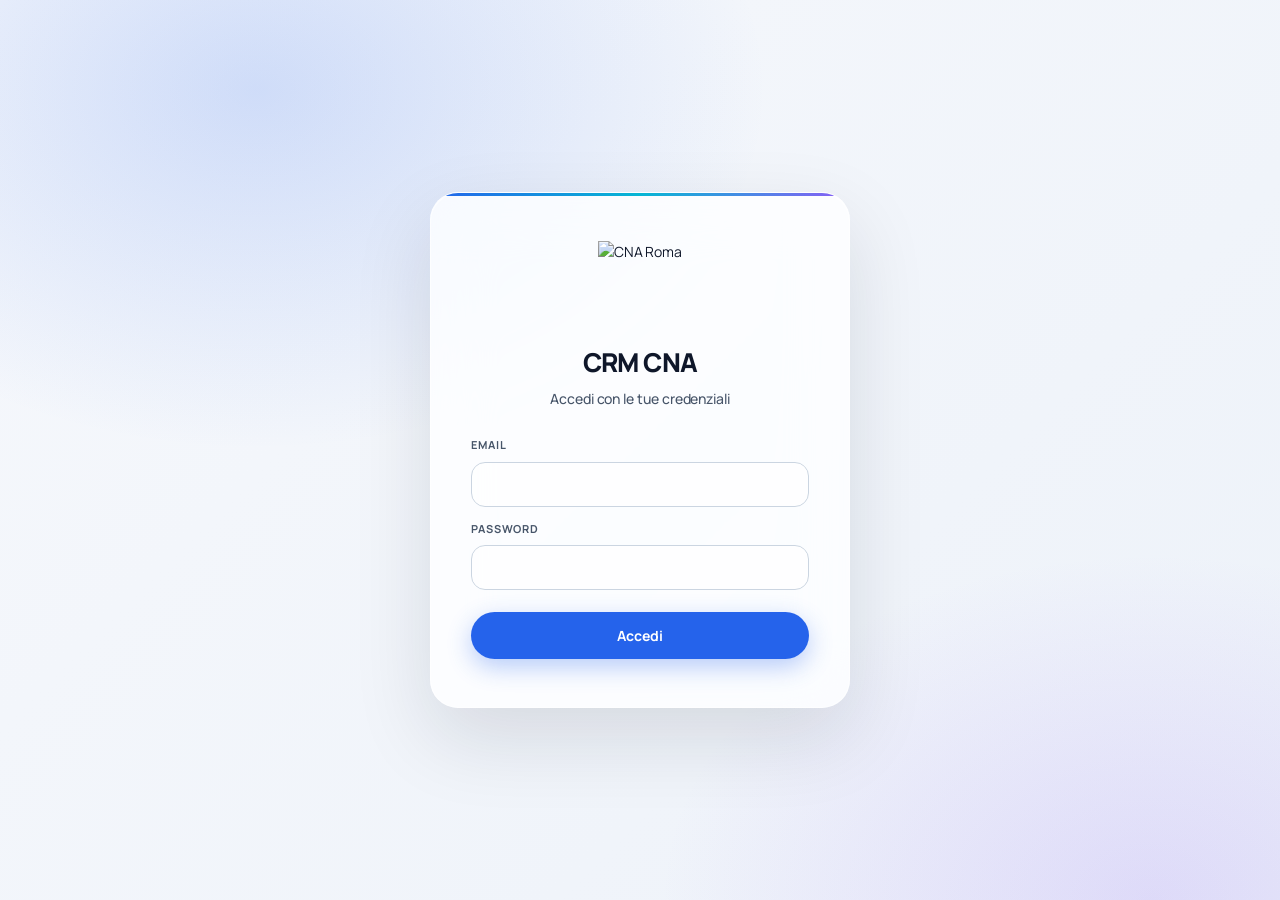
==== dashboard.html @ 27ae7093 "🔥 FIX FINALE: Dashboard con tutto inline - GARANTITO FUNZIONANTE" ====
<!DOCTYPE html>
<html lang="it">
<head>
  <meta charset="UTF-8">
  <meta name="viewport" content="width=device-width, initial-scale=1.0">
  <title>CRM CNA - Dashboard</title>
  <link rel="stylesheet" href="css/main.css">
  <script>
  // Inline config per evitare problemi di caricamento
  const SUPABASE_URL = 'https://ohahuqlfzqckaevaffbt.supabase.co';
  const SUPABASE_KEY = 'eyJhbGciOiJIUzI1NiIsInR5cCI6IkpXVCJ9.eyJpc3MiOiJzdXBhYmFzZSIsInJlZiI6Im9oYWh1cWxmenFja2FldmFmZmJ0Iiwicm9sZSI6ImFub24iLCJpYXQiOjE3NzQxODI4NzQsImV4cCI6MjA4OTc1ODg3NH0.MG1N3UUIfISDAi_ArFjxN6ZlHJfk5D77vSeE7qZr020';
  </script>
</head>
<body>
  <div id="loading-overlay" style="display:none">
    <div class="spinner"></div>
    <div class="loading-msg">Caricamento...</div>
  </div>

  <div id="app">
    <!-- Header -->
    <header>
      <div class="header-left">
        <img src="https://www.cnaroma.it/wp-content/uploads/2024/01/logo-cna-roma.png" alt="CNA Roma" class="logo-img">
        <h1 class="header-title">CRM CNA</h1>
      </div>
      <div class="header-right-wrap">
        <div class="user-chip">
          <span id="user-name"></span>
          <div class="user-dot"></div>
        </div>
        <button class="btn btn-logout" onclick="Auth.logout()">Esci</button>
      </div>
    </header>

    <!-- Tabs -->
    <div class="tabs-bar">
      <button class="tab-btn active" onclick="navigateTo('dashboard.html')">
        📊 Dashboard
      </button>
      <button class="tab-btn" onclick="navigateTo('pages/statistiche.html')">
        📈 Statistiche
      </button>
      <button class="tab-btn" onclick="navigateTo('pages/commerciali.html')" id="tab-commerciali" style="display:none">
        👥 Gestione Commerciali
      </button>
      <button class="tab-btn" onclick="navigateTo('pages/provvigioni.html')" id="tab-provvigioni" style="display:none">
        💰 Gestione Provvigioni
      </button>
      <button class="tab-btn" onclick="navigateTo('pages/tipi-contratto.html')" id="tab-tipi" style="display:none">
        📋 Tipi Contratto
      </button>
      <button class="tab-btn" onclick="navigateTo('pages/campagne.html')">
        🎯 Campagne
      </button>
    </div>

    <!-- Main Content -->
    <div class="page active">
      
      <!-- Filters -->
      <div class="filters-bar">
        <div class="filter-group">
          <label>TIPO CONTRATTO</label>
          <select class="form-input" id="filter-tipo" onchange="loadContratti()">
            <option value="">Tutti</option>
          </select>
        </div>
        <div class="filter-group">
          <label>STATO</label>
          <select class="form-input" id="filter-stato" onchange="loadContratti()">
            <option value="">Tutti</option>
            <option value="firmato">Firmato</option>
            <option value="in_attesa">In attesa</option>
          </select>
        </div>
        <div class="filter-group" id="filter-utente-group" style="display:none">
          <label>UTENTE</label>
          <select class="form-input" id="filter-utente" onchange="loadContratti()">
            <option value="">Tutti</option>
          </select>
        </div>
        <div class="filter-actions">
          <button class="btn btn-secondary" onclick="resetFilters()">✕ Reset</button>
        </div>
      </div>

      <!-- KPIs -->
      <div class="kpi-strip">
        <div class="kpi-card c1">
          <div class="kpi-label">Contratti Totali</div>
          <div class="kpi-value" id="kpi-totali">0</div>
          <div class="kpi-sub">Tutti i contratti</div>
        </div>
        <div class="kpi-card c2">
          <div class="kpi-label">Contratti Firmati</div>
          <div class="kpi-value" id="kpi-firmati">0</div>
          <div class="kpi-sub">Stato: firmato</div>
        </div>
        <div class="kpi-card c3">
          <div class="kpi-label">In Attesa</div>
          <div class="kpi-value" id="kpi-attesa">0</div>
          <div class="kpi-sub">Da firmare</div>
        </div>
        <div class="kpi-card c4">
          <div class="kpi-label">Mese Corrente</div>
          <div class="kpi-value" id="kpi-mese">0</div>
          <div class="kpi-sub">Questo mese</div>
        </div>
      </div>

      <!-- Table -->
      <div class="table-card">
        <div class="table-card-header">
          <h3>📄 Tutti i Contratti da Signature</h3>
          <span id="badge-count">0 contratti</span>
        </div>
        <div class="table-wrap">
          <table class="data-table">
            <thead>
              <tr>
                <th>Ragione Sociale</th>
                <th>Nome</th>
                <th>Tipo Contratto</th>
                <th>Data Creazione</th>
                <th>Creato Da</th>
                <th>Stato</th>
              </tr>
            </thead>
            <tbody id="table-contratti">
              <tr><td colspan="6" style="text-align:center;padding:40px">Caricamento...</td></tr>
            </tbody>
          </table>
        </div>
      </div>

    </div>
  </div>

  <script>
    // Auth inline
    const session = localStorage.getItem('cna_crm_session');
    if (!session) {
      window.location.href = 'index.html';
      throw new Error('Not authenticated');
    }
    
    const currentUser = JSON.parse(session);
    document.getElementById('user-name').textContent = `${currentUser.nome} ${currentUser.cognome} (${currentUser.ruolo})`;

    if (currentUser.ruolo === 'admin' || currentUser.ruolo === 'supervisore') {
      document.getElementById('tab-commerciali').style.display = 'block';
      document.getElementById('tab-provvigioni').style.display = 'block';
    }
    if (currentUser.ruolo === 'admin') {
      document.getElementById('tab-tipi').style.display = 'block';
      document.getElementById('filter-utente-group').style.display = 'block';
    }

    function navigateTo(url) {
      window.location.href = url;
    }

    let allContratti = [];
    let allUsers = [];

    async function init() {
      try {
        // Load users
        const usersRes = await fetch(`${SUPABASE_URL}/rest/v1/cna_users?select=id,nome,cognome&attivo=eq.true&order=nome`, {
          headers: { 'apikey': SUPABASE_KEY, 'Authorization': `Bearer ${SUPABASE_KEY}` }
        });
        allUsers = await usersRes.json();
        
        if (currentUser.ruolo === 'admin') {
          const userSelect = document.getElementById('filter-utente');
          userSelect.innerHTML = '<option value="">Tutti</option>' +
            allUsers.map(u => `<option value="${u.id}">${u.nome} ${u.cognome}</option>`).join('');
        }

        // Load contract types
        const typesRes = await fetch(`${SUPABASE_URL}/rest/v1/contract_types?select=nome&order=nome`, {
          headers: { 'apikey': SUPABASE_KEY, 'Authorization': `Bearer ${SUPABASE_KEY}` }
        });
        const types = await typesRes.json();
        const typeSelect = document.getElementById('filter-tipo');
        typeSelect.innerHTML = '<option value="">Tutti</option>' +
          types.map(t => `<option value="${t.nome}">${t.nome}</option>`).join('');

        await loadContratti();
      } catch (error) {
        alert('Errore: ' + error.message);
      }
    }

    async function loadContratti() {
      try {
        let query = 'contratti?select=*&order=created_at.desc';
        if (currentUser.ruolo !== 'admin') {
          query += `&created_by=eq.${currentUser.id}`;
        }

        const res = await fetch(`${SUPABASE_URL}/rest/v1/${query}`, {
          headers: { 'apikey': SUPABASE_KEY, 'Authorization': `Bearer ${SUPABASE_KEY}` }
        });
        
        allContratti = await res.json();

        // Apply filters
        let filtered = allContratti;
        const filterTipo = document.getElementById('filter-tipo').value;
        if (filterTipo) filtered = filtered.filter(c => c.tipo_contratto === filterTipo);
        
        const filterStato = document.getElementById('filter-stato').value;
        if (filterStato) filtered = filtered.filter(c => c.stato === filterStato);
        
        if (currentUser.ruolo === 'admin') {
          const filterUtente = document.getElementById('filter-utente').value;
          if (filterUtente) filtered = filtered.filter(c => c.created_by === filterUtente);
        }

        // Update stats
        document.getElementById('kpi-totali').textContent = filtered.length;
        document.getElementById('kpi-firmati').textContent = filtered.filter(c => c.stato === 'firmato').length;
        document.getElementById('kpi-attesa').textContent = filtered.filter(c => c.stato !== 'firmato').length;
        
        const thisMonth = new Date();
        thisMonth.setDate(1);
        thisMonth.setHours(0,0,0,0);
        document.getElementById('kpi-mese').textContent = filtered.filter(c => new Date(c.created_at) >= thisMonth).length;
        document.getElementById('badge-count').textContent = `${filtered.length} contratti`;

        // Update table
        const tbody = document.getElementById('table-contratti');
        if (filtered.length === 0) {
          tbody.innerHTML = '<tr><td colspan="6" style="text-align:center;padding:40px">Nessun contratto trovato</td></tr>';
        } else {
          tbody.innerHTML = filtered.map(c => {
            const user = allUsers.find(u => u.id === c.created_by);
            const userName = user ? `${user.nome} ${user.cognome}` : '-';
            const date = c.created_at ? new Date(c.created_at).toLocaleDateString('it-IT') : '-';
            
            return `
              <tr>
                <td><strong>${c.ragione_sociale || '-'}</strong></td>
                <td>${c.nome || ''} ${c.cognome || ''}</td>
                <td><span class="badge">${c.tipo_contratto || 'modulo adesione'}</span></td>
                <td>${date}</td>
                <td>${userName}</td>
                <td><span class="badge ${c.stato === 'firmato' ? 'success' : 'warning'}">${c.stato || 'in attesa'}</span></td>
              </tr>
            `;
          }).join('');
        }
      } catch (error) {
        alert('Errore caricamento: ' + error.message);
        document.getElementById('table-contratti').innerHTML = '<tr><td colspan="6" style="text-align:center;padding:40px;color:#EF4444">Errore caricamento contratti</td></tr>';
      }
    }

    function resetFilters() {
      document.getElementById('filter-tipo').value = '';
      document.getElementById('filter-stato').value = '';
      if (currentUser.ruolo === 'admin') {
        document.getElementById('filter-utente').value = '';
      }
      loadContratti();
    }

    init();
  </script>
    
    // Set user name
    document.getElementById('user-name').textContent = 
      `${currentUser.nome} ${currentUser.cognome} (${currentUser.ruolo})`;

    // Show admin tabs
    if (Auth.isAdmin() || Auth.isSupervisore()) {
      document.getElementById('tab-commerciali').style.display = 'block';
      document.getElementById('tab-provvigioni').style.display = 'block';
    }
    if (Auth.isAdmin()) {
      document.getElementById('tab-tipi').style.display = 'block';
      document.getElementById('filter-utente-group').style.display = 'block';
    }

    function navigateTo(url) {
      window.location.href = url;
    }

    let allContratti = [];
    let allUsers = [];

    async function init() {
      showLoading('Caricamento dati...');
      try {
        // Load users for filter
        allUsers = await sb('cna_users?select=id,nome,cognome&attivo=eq.true&order=nome');
        
        if (Auth.isAdmin()) {
          const userSelect = document.getElementById('filter-utente');
          userSelect.innerHTML = '<option value="">Tutti</option>' +
            allUsers.map(u => `<option value="${u.id}">${u.nome} ${u.cognome}</option>`).join('');
        }

        // Load contract types
        const types = await sb('contract_types?select=nome&order=nome');
        const typeSelect = document.getElementById('filter-tipo');
        typeSelect.innerHTML = '<option value="">Tutti</option>' +
          types.map(t => `<option value="${t.nome}">${t.nome}</option>`).join('');

        // Load contratti
        await loadContratti();
        
      } catch (error) {
        console.error('Error:', error);
        alert('Errore nel caricamento dei dati');
      } finally {
        hideLoading();
      }
    }

    async function loadContratti() {
      showLoading('Caricamento contratti...');
      try {
        let query = 'contratti?select=*&order=created_at.desc';
        
        // Filter by user if not admin
        if (!Auth.isAdmin()) {
          query += `&created_by=eq.${currentUser.id}`;
        }

        allContratti = await sb(query);

        // Apply filters
        let filtered = allContratti;

        const filterTipo = document.getElementById('filter-tipo').value;
        if (filterTipo) {
          filtered = filtered.filter(c => c.tipo_contratto === filterTipo);
        }

        const filterStato = document.getElementById('filter-stato').value;
        if (filterStato) {
          filtered = filtered.filter(c => c.stato === filterStato);
        }

        if (Auth.isAdmin()) {
          const filterUtente = document.getElementById('filter-utente').value;
          if (filterUtente) {
            filtered = filtered.filter(c => c.created_by === filterUtente);
          }
        }

        // Update KPIs
        document.getElementById('kpi-totali').textContent = filtered.length;
        document.getElementById('kpi-firmati').textContent = 
          filtered.filter(c => c.stato === 'firmato').length;
        document.getElementById('kpi-attesa').textContent = 
          filtered.filter(c => c.stato !== 'firmato').length;
        
        const thisMonth = new Date();
        thisMonth.setDate(1);
        thisMonth.setHours(0,0,0,0);
        document.getElementById('kpi-mese').textContent = 
          filtered.filter(c => new Date(c.created_at) >= thisMonth).length;

        document.getElementById('badge-count').textContent = `${filtered.length} contratti`;

        // Update table
        const tbody = document.getElementById('table-contratti');
        if (filtered.length === 0) {
          tbody.innerHTML = '<tr><td colspan="6" style="text-align:center;padding:40px">Nessun contratto trovato</td></tr>';
        } else {
          tbody.innerHTML = filtered.map(c => {
            const user = allUsers.find(u => u.id === c.created_by);
            const userName = user ? `${user.nome} ${user.cognome}` : '-';
            
            return `
              <tr>
                <td><strong>${c.ragione_sociale || '-'}</strong></td>
                <td>${c.nome || ''} ${c.cognome || ''}</td>
                <td><span class="badge">${c.tipo_contratto || 'modulo adesione'}</span></td>
                <td>${formatDate(c.created_at)}</td>
                <td>${userName}</td>
                <td><span class="badge ${c.stato === 'firmato' ? 'success' : 'warning'}">${c.stato || 'in attesa'}</span></td>
              </tr>
            `;
          }).join('');
        }

      } catch (error) {
        console.error('Error loading contratti:', error);
        document.getElementById('table-contratti').innerHTML = 
          '<tr><td colspan="6" style="text-align:center;padding:40px;color:var(--danger)">Errore caricamento contratti</td></tr>';
      } finally {
        hideLoading();
      }
    }

    function resetFilters() {
      document.getElementById('filter-tipo').value = '';
      document.getElementById('filter-stato').value = '';
      if (Auth.isAdmin()) {
        document.getElementById('filter-utente').value = '';
      }
      loadContratti();
    }

    init();
  </script>
</body>
</html>
<!-- Force rebuild Thu May  7 06:40:29 UTC 2026 -->
---- css/main.css ----
/* ══════════════════════════════════════════════════════════════
   CNA ROMA DASHBOARD — v98 "Luminous Workspace"
   Aesthetic: frosted glass, soft shadows, pill shapes,
              luminous canvas, agile & frictionless.
   Drop-in replacement for main.css — no HTML changes required.
══════════════════════════════════════════════════════════════ */
@import url('https://fonts.googleapis.com/css2?family=Manrope:wght@400;500;600;700;800&family=Inter:wght@400;500;600;700&display=swap');

:root{
  /* ── Brand ─────────────────────────────────────── */
  --primary:#2563EB;
  --primary-dark:#1D4ED8;
  --primary-light:#3B82F6;
  --primary-glow:rgba(37,99,235,.18);

  /* Accent secondari (usati per categorie/badge) */
  --accent:#EC4899;
  --accent-dark:#DB2777;
  --accent-light:#F472B6;
  --success:#10B981;
  --success-light:#34D399;
  --warning:#F59E0B;
  --warning-light:#FBBF24;
  --danger:#EF4444;
  --danger-light:#F87171;
  --info:#06B6D4;
  --info-light:#22D3EE;
  --purple:#8B5CF6;
  --purple-light:#A78BFA;
  --orange:#F97316;
  --orange-light:#FB923C;

  /* ── Canvas (slate-based, frosted) ─────────────── */
  --bg:#F6F8FC;            /* slate-100 */
  --bg2:#EDF2F9;           /* slate-200 */
  --surface:#FFFFFF;
  --surface2:#F8FAFC;      /* slate-50 */
  --surface3:#F1F5F9;
  --surface-glass:rgba(255,255,255,.72);

  /* ── Borders / strokes ─────────────────────────── */
  --border:rgba(226,232,240,.9);     /* slate-200 */
  --border-strong:#CBD5E1;           /* slate-300 */
  --border-soft:rgba(15,23,42,.06);

  /* ── Text (slate ramp) ─────────────────────────── */
  --text:#0F172A;                    /* slate-900 */
  --text-secondary:#475569;          /* slate-600 */
  --text-tertiary:#94A3B8;           /* slate-400 */
  --text-hint:#CBD5E1;               /* slate-300 */

  /* ── Typography ────────────────────────────────── */
  --font-display:'Manrope', -apple-system, BlinkMacSystemFont, 'Segoe UI', sans-serif;
  --font-body:'Manrope', -apple-system, BlinkMacSystemFont, 'Segoe UI', sans-serif;
  --font-mono:'SF Mono', 'JetBrains Mono', Menlo, Consolas, monospace;

  /* ── Shadows soft & dimensional ────────────────── */
  --shadow-xs:0 1px 2px rgba(15,23,42,.04);
  --shadow-sm:0 2px 8px rgba(15,23,42,.04);
  --shadow-md:0 8px 24px rgba(15,23,42,.06);
  --shadow-lg:0 16px 40px rgba(15,23,42,.08);
  --shadow-xl:0 24px 60px rgba(15,23,42,.12);
  --shadow-color:0 8px 24px rgba(37,99,235,.22);
  --shadow-glass:0 1px 3px rgba(15,23,42,.02), 0 8px 30px rgba(15,23,42,.04);
  --shadow-pill:0 2px 12px rgba(15,23,42,.04);

  /* ── Gradients (più sobri) ─────────────────────── */
  --grad-primary:linear-gradient(135deg,#2563EB 0%,#3B82F6 100%);
  --grad-accent:linear-gradient(135deg,#EC4899 0%,#F472B6 100%);
  --grad-success:linear-gradient(135deg,#10B981 0%,#34D399 100%);
  --grad-warning:linear-gradient(135deg,#F59E0B 0%,#FBBF24 100%);
  --grad-info:linear-gradient(135deg,#06B6D4 0%,#22D3EE 100%);
  --grad-purple:linear-gradient(135deg,#8B5CF6 0%,#A78BFA 100%);
  --grad-orange:linear-gradient(135deg,#F97316 0%,#FB923C 100%);
  --grad-rainbow:linear-gradient(135deg,#2563EB 0%,#06B6D4 50%,#8B5CF6 100%);
  --grad-ocean:linear-gradient(135deg,#2563EB 0%,#1D4ED8 100%);

  /* ── Spacing & radius (più rotondo) ────────────── */
  --radius-sm:10px;
  --radius-md:14px;
  --radius-lg:20px;
  --radius-xl:24px;
  --radius-2xl:28px;
  --radius-pill:999px;
  --space-xs:4px;--space-sm:8px;--space-md:16px;--space-lg:24px;--space-xl:32px;--space-2xl:48px;

  /* Header */
  --header-h:72px;

  /* Transitions */
  --transition:all .25s cubic-bezier(0.4,0,0.2,1);
  --transition-slow:all .4s cubic-bezier(0.4,0,0.2,1);
}

/* ── Dark Mode ─────────────────────────────────── */
body.dark-mode{
  --bg:#0B1220;
  --bg2:#0F172A;
  --surface:#111A2E;
  --surface2:#162038;
  --surface3:#1E2A45;
  --surface-glass:rgba(17,26,46,.72);
  --border:rgba(51,65,85,.6);
  --border-strong:#334155;
  --border-soft:rgba(255,255,255,.05);
  --text:#F8FAFC;
  --text-secondary:#CBD5E1;
  --text-tertiary:#94A3B8;
  --text-hint:#475569;
  --shadow-glass:0 1px 3px rgba(0,0,0,.4),0 8px 30px rgba(0,0,0,.3);
}
body.dark-mode header{background:linear-gradient(135deg,#0B1220 0%,#0F172A 100%);}

/* ── Alias retro-compatibili (per non rompere markup esistente) ─ */
:root{
  --blue:var(--primary);
  --blue-dim:var(--primary-dark);
  --blue-glow:var(--primary-glow);
  --accent2:var(--info);
  --accent3:var(--purple);
  --green:var(--success);
  --red:var(--danger);
  --text-sub:var(--text-secondary);
  --text-dim:var(--text-tertiary);
  --white:#ffffff;
  --grad-blue:var(--grad-primary);
  --grad-head:var(--grad-primary);
  --grad-kpi1:var(--grad-primary);
  --grad-kpi2:var(--grad-orange);
  --grad-kpi3:var(--grad-success);
  --grad-kpi4:var(--grad-accent);
  --grad-sunset:linear-gradient(135deg,#F97316 0%,#EC4899 100%);
  --shadow-glow:var(--shadow-md);
  --radius:var(--radius-lg);
  --radius-xs:var(--radius-sm);
  --font:var(--font-body);
  --border2:var(--border-strong);
  --gray-100:var(--border);
  --gray-400:var(--text-tertiary);
}

/* ════════════ RESET ════════════ */
*{box-sizing:border-box;margin:0;padding:0;}
html{color-scheme:light;}
body.dark-mode{color-scheme:dark;}
body{
  font-family:var(--font-body);
  background:var(--bg);
  color:var(--text);
  min-height:100vh;
  font-size:14px;
  line-height:1.5;
  letter-spacing:-0.005em;
  -webkit-font-smoothing:antialiased;
  -moz-osx-font-smoothing:grayscale;
}
/* Soft luminous background blobs */
body::before{
  content:'';position:fixed;inset:0;pointer-events:none;z-index:0;
  background:
    radial-gradient(ellipse 70% 50% at 8% 0%, rgba(37,99,235,.10) 0%, transparent 60%),
    radial-gradient(ellipse 60% 50% at 100% 100%, rgba(139,92,246,.07) 0%, transparent 60%),
    radial-gradient(ellipse 50% 40% at 50% 50%, rgba(6,182,212,.04) 0%, transparent 60%);
}
#app,#login-page{position:relative;z-index:1;}
h1,h2,h3,h4,h5,h6{font-family:var(--font-display);font-weight:700;letter-spacing:-0.02em;}

/* ════════════ LOADING ════════════ */
#loading-overlay{
  position:fixed;inset:0;background:rgba(241,245,249,.7);z-index:9000;
  display:none;flex-direction:column;align-items:center;justify-content:center;gap:14px;
  backdrop-filter:blur(12px);-webkit-backdrop-filter:blur(12px);
}
.spinner{width:40px;height:40px;border:3px solid rgba(37,99,235,.12);border-top-color:var(--primary);border-radius:50%;animation:spin .65s linear infinite;}
@keyframes spin{to{transform:rotate(360deg);}}
.loading-msg{font-size:11px;font-weight:700;color:var(--text-secondary);letter-spacing:.08em;text-transform:uppercase;}

/* ════════════ LOGIN ════════════ */
#login-page{
  display:flex;min-height:100vh;align-items:center;justify-content:center;padding:20px;
  background:
    radial-gradient(ellipse 80% 80% at 20% 10%, rgba(37,99,235,.18) 0%, transparent 50%),
    radial-gradient(ellipse 70% 70% at 90% 100%, rgba(139,92,246,.16) 0%, transparent 55%),
    linear-gradient(135deg,#F6F8FC 0%,#EDF2F9 100%);
  position:relative;overflow:hidden;
}
.login-card{
  background:rgba(255,255,255,.78);
  backdrop-filter:blur(28px) saturate(180%);
  -webkit-backdrop-filter:blur(28px) saturate(180%);
  border-radius:var(--radius-2xl);
  padding:48px 40px;width:100%;max-width:420px;
  box-shadow:0 30px 80px rgba(15,23,42,.12), 0 1px 0 rgba(255,255,255,.8) inset;
  border:1px solid rgba(255,255,255,.6);
  position:relative;z-index:1;overflow:hidden;
}
.login-card::before{content:'';position:absolute;top:0;left:0;right:0;height:3px;background:var(--grad-rainbow);}
.login-logo{text-align:center;margin-bottom:24px;display:flex;justify-content:center;align-items:center;}
.login-logo img{height:78px;width:auto;}
.login-title{
  font-family:var(--font-display);font-size:26px;font-weight:800;text-align:center;
  margin-bottom:6px;color:var(--text);letter-spacing:-0.025em;
}
.login-sub{font-size:14px;color:var(--text-secondary);text-align:center;margin-bottom:28px;font-weight:500;}
.form-group{margin-bottom:14px;}
.form-group label{display:block;font-size:11px;font-weight:700;color:var(--text-secondary);text-transform:uppercase;letter-spacing:.08em;margin-bottom:8px;}
.form-input{
  width:100%;padding:12px 16px;border:1.5px solid var(--border-strong);
  border-radius:var(--radius-md);font-family:var(--font-body);font-size:14px;font-weight:500;
  color:var(--text);background:rgba(255,255,255,.6);outline:none;transition:var(--transition);
}
.form-input:focus{border-color:var(--primary);background:#fff;box-shadow:0 0 0 4px var(--primary-glow);}
.form-input::placeholder{color:var(--text-hint);}
.login-error{color:var(--danger);font-size:13px;margin-bottom:12px;background:rgba(239,68,68,.08);border:1px solid rgba(239,68,68,.22);padding:10px 14px;border-radius:var(--radius-sm);display:none;font-weight:500;}
.btn-login{
  width:100%;padding:14px;background:var(--primary);color:#fff;border:none;
  border-radius:var(--radius-pill);font-family:var(--font-body);font-size:14px;font-weight:700;
  cursor:pointer;transition:var(--transition);margin-top:8px;
  box-shadow:0 8px 24px rgba(37,99,235,.32);letter-spacing:.01em;
}
.btn-login:hover{background:var(--primary-dark);transform:translateY(-1px);box-shadow:0 14px 32px rgba(37,99,235,.4);}
.btn-login:disabled{opacity:.55;transform:none;cursor:not-allowed;}

/* ════════════ APP ════════════ */
#app{display:none;}

/* ════════════ HEADER (frosted glass, light) ════════════ */
header{
  background:rgba(255,255,255,.72);
  backdrop-filter:blur(20px) saturate(180%);
  -webkit-backdrop-filter:blur(20px) saturate(180%);
  padding:0 32px;height:var(--header-h);
  display:flex;align-items:center;justify-content:space-between;
  position:sticky;top:0;z-index:200;
  border-bottom:1px solid rgba(255,255,255,.5);
  box-shadow:0 1px 3px rgba(15,23,42,.04), 0 8px 24px rgba(15,23,42,.03);
}
body.dark-mode header{
  background:rgba(17,26,46,.7);
  border-bottom:1px solid rgba(255,255,255,.06);
}
.header-left{display:flex;align-items:center;gap:18px;flex-shrink:0;}
.logo-img{height:42px;width:auto;object-fit:contain;flex-shrink:0;}
.logo-fallback{display:none;background:var(--primary);color:#fff;font-weight:800;font-size:13px;padding:6px 12px;border-radius:var(--radius-sm);flex-shrink:0;letter-spacing:.02em;}
.header-title{
  font-size:17px;font-weight:600;letter-spacing:-0.015em;
  white-space:nowrap;color:var(--text);font-family:var(--font-display);
  padding-left:18px;border-left:1px solid var(--border);
}
.header-right-wrap{display:flex;align-items:center;gap:8px;flex-shrink:0;}
.header-divider{width:1px;height:24px;background:var(--border);flex-shrink:0;margin:0 4px;}

/* User chip — pill */
.user-chip{
  display:flex;align-items:center;gap:8px;padding:5px 14px 5px 5px;
  background:rgba(255,255,255,.6);border:1px solid var(--border);
  border-radius:var(--radius-pill);font-size:13px;font-weight:600;color:var(--text);
  white-space:nowrap;box-shadow:var(--shadow-pill);transition:var(--transition);
}
.user-chip:hover{background:#fff;border-color:var(--border-strong);transform:translateY(-1px);box-shadow:var(--shadow-md);}
body.dark-mode .user-chip{background:rgba(30,42,69,.6);}
.user-dot{width:7px;height:7px;border-radius:50%;background:var(--success);flex-shrink:0;box-shadow:0 0 8px var(--success);}

/* ── HAMBURGER ── */
.hamburger{
  display:none;flex-direction:column;justify-content:center;gap:5px;
  width:38px;height:38px;padding:8px;
  background:rgba(255,255,255,.7);border:1px solid var(--border);
  border-radius:var(--radius-md);cursor:pointer;flex-shrink:0;
}
.hamburger span{display:block;height:2px;background:var(--text);border-radius:2px;transition:all .2s;}
.hamburger.open span:nth-child(1){transform:translateY(7px) rotate(45deg);}
.hamburger.open span:nth-child(2){opacity:0;}
.hamburger.open span:nth-child(3){transform:translateY(-7px) rotate(-45deg);}

/* ── MOBILE DRAWER ── */
.mobile-drawer{
  display:none;position:fixed;top:var(--header-h);left:0;right:0;
  background:rgba(255,255,255,.92);backdrop-filter:blur(20px);-webkit-backdrop-filter:blur(20px);
  border-bottom:1px solid var(--border);z-index:199;
  box-shadow:var(--shadow-lg);padding:16px;flex-direction:column;gap:8px;
  animation:slideDown .2s ease;
}
@keyframes slideDown{from{opacity:0;transform:translateY(-8px);}to{opacity:1;transform:translateY(0);}}
.mobile-drawer.open{display:flex;}
.mobile-drawer .btn{width:100%;justify-content:flex-start;}

/* ════════════ BUTTONS ════════════ */
.btn{
  display:inline-flex;align-items:center;gap:7px;
  padding:9px 18px;border-radius:var(--radius-pill);
  font-family:var(--font-body);font-size:13px;font-weight:600;
  cursor:pointer;border:1px solid transparent;transition:var(--transition);
  white-space:nowrap;letter-spacing:.005em;line-height:1;
}
.btn-primary{
  background:var(--primary);color:#fff;
  box-shadow:0 4px 14px rgba(37,99,235,.28);
}
.btn-primary:hover{background:var(--primary-dark);transform:translateY(-1px);box-shadow:0 8px 20px rgba(37,99,235,.36);}
.btn-primary:active{transform:translateY(0);}

.btn-secondary{
  background:rgba(255,255,255,.85);color:var(--text);
  border:1px solid var(--border-strong);box-shadow:var(--shadow-pill);
}
.btn-secondary:hover{background:#fff;border-color:var(--text-tertiary);transform:translateY(-1px);box-shadow:var(--shadow-md);}
body.dark-mode .btn-secondary{background:rgba(30,42,69,.7);color:var(--text);}

.btn-danger{
  background:var(--danger);color:#fff;
  box-shadow:0 4px 14px rgba(239,68,68,.28);
}
.btn-danger:hover{background:#DC2626;transform:translateY(-1px);box-shadow:0 8px 20px rgba(239,68,68,.36);}

.btn-admin{
  background:rgba(139,92,246,.08);color:var(--purple);
  border:1px solid rgba(139,92,246,.25);
}
.btn-admin:hover{background:rgba(139,92,246,.14);border-color:var(--purple);}

.btn-logout{background:rgba(255,255,255,.7);color:var(--text-secondary);border:1px solid var(--border);}
.btn-logout:hover{background:#fff;color:var(--text);border-color:var(--border-strong);}

.btn-info{background:rgba(255,255,255,.7);color:var(--text-secondary);border:1px solid var(--border);}
.btn-info:hover{background:#fff;color:var(--primary);}

/* In header tutti i bottoni mantengono stile light/glass */
header .btn{box-shadow:var(--shadow-pill);}

/* ════════════ TABS ════════════ */
.tabs-bar{
  background:rgba(255,255,255,.6);
  backdrop-filter:blur(20px) saturate(180%);
  -webkit-backdrop-filter:blur(20px) saturate(180%);
  border-bottom:1px solid var(--border);
  padding:10px 32px;display:flex;gap:4px;overflow-x:auto;scrollbar-width:none;
  position:sticky;top:var(--header-h);z-index:100;
}
body.dark-mode .tabs-bar{background:rgba(17,26,46,.6);}
.tabs-bar::-webkit-scrollbar{display:none;}
.tab-btn{
  padding:10px 20px;font-family:var(--font-body);font-size:13px;font-weight:600;
  color:var(--text-secondary);background:transparent;border:none;
  border-radius:var(--radius-pill);cursor:pointer;white-space:nowrap;
  transition:var(--transition);display:inline-flex;align-items:center;gap:8px;
  letter-spacing:0;text-transform:none;position:relative;
}
.tab-btn:hover{color:var(--primary);background:rgba(37,99,235,.06);}
.tab-btn.active{
  color:var(--primary);background:#fff;
  box-shadow:0 2px 8px rgba(15,23,42,.06), 0 0 0 1px var(--border);
  font-weight:700;
}
body.dark-mode .tab-btn.active{background:var(--surface);}

/* ════════════ UPLOAD ════════════ */
#upload-zone{display:none;flex-direction:column;align-items:center;justify-content:center;min-height:calc(100vh - var(--header-h));padding:40px 20px;}
.upload-card{
  background:rgba(255,255,255,.7);backdrop-filter:blur(20px);-webkit-backdrop-filter:blur(20px);
  border:2px dashed var(--primary);border-radius:var(--radius-xl);
  padding:56px;text-align:center;max-width:480px;width:100%;
  transition:var(--transition);box-shadow:var(--shadow-glass);
}
.upload-card:hover,.upload-card.drag-over{
  border-color:var(--primary-dark);background:rgba(37,99,235,.04);
  box-shadow:var(--shadow-lg);transform:translateY(-4px);
}
.upload-icon{
  width:72px;height:72px;background:var(--grad-primary);border:none;border-radius:var(--radius-lg);
  display:flex;align-items:center;justify-content:center;margin:0 auto 20px;
  box-shadow:0 12px 30px rgba(37,99,235,.32);color:#fff;
}
.upload-title{font-family:var(--font-display);font-size:20px;font-weight:800;margin-bottom:8px;color:var(--text);letter-spacing:-0.02em;}
.upload-sub{font-size:14px;color:var(--text-secondary);margin-bottom:24px;line-height:1.6;}

/* ════════════ MAIN CONTENT ════════════ */
.page{display:none;padding:32px;max-width:1600px;margin:0 auto;}
.page.active{display:block;}

/* ════════════ FILTERS BAR ════════════ */
.filters-bar{
  background:rgba(255,255,255,.7);
  backdrop-filter:blur(16px);-webkit-backdrop-filter:blur(16px);
  border-radius:var(--radius-xl);padding:18px 22px;margin-bottom:24px;
  border:1px solid var(--border);display:flex;flex-wrap:wrap;gap:14px;align-items:flex-end;
  box-shadow:var(--shadow-glass);
}
body.dark-mode .filters-bar{background:rgba(17,26,46,.6);}
.filter-group{display:flex;flex-direction:column;gap:6px;flex:1;min-width:140px;max-width:240px;}
.filter-group label{font-size:11px;font-weight:700;color:var(--text-secondary);text-transform:uppercase;letter-spacing:.08em;}

select{
  font-family:var(--font-body);font-size:13px;font-weight:600;color:var(--text);
  background:#fff;border:1px solid var(--border-strong);
  border-radius:var(--radius-pill);padding:9px 16px;cursor:pointer;appearance:none;
  background-image:url("data:image/svg+xml,%3Csvg xmlns='http://www.w3.org/2000/svg' width='10' height='10' viewBox='0 0 24 24' fill='none' stroke='%2394A3B8' stroke-width='2.5'%3E%3Cpolyline points='6 9 12 15 18 9'%3E%3C/polyline%3E%3C/svg%3E");
  background-repeat:no-repeat;background-position:right 14px center;padding-right:34px;
  outline:none;transition:var(--transition);
  box-shadow:var(--shadow-pill);
}
select:hover{border-color:var(--text-tertiary);}
select:focus{border-color:var(--primary);box-shadow:0 0 0 3px var(--primary-glow);}
body.dark-mode select{background:var(--surface);color:var(--text);}

.filter-actions{display:flex;gap:8px;align-items:flex-end;margin-left:auto;}

/* ════════════ KPI CARDS ════════════ */
.kpi-strip{display:grid;grid-template-columns:repeat(4,1fr);gap:20px;margin-bottom:32px;}
.kpi-card{
  background:#fff;border-radius:var(--radius-2xl);padding:26px 28px;
  border:1px solid var(--border);position:relative;overflow:hidden;
  transition:var(--transition);box-shadow:var(--shadow-glass);
  display:flex;flex-direction:column;gap:18px;
  min-height:170px;
}
body.dark-mode .kpi-card{background:var(--surface);}
.kpi-card:hover{transform:translateY(-3px);box-shadow:var(--shadow-lg);}
/* sottile linea colorata in alto */
.kpi-card::before{
  content:'';position:absolute;top:0;left:0;right:0;height:3px;opacity:.85;
}
.kpi-card.c1::before{background:var(--primary);}
.kpi-card.c2::before{background:var(--orange);}
.kpi-card.c3::before{background:var(--success);}
.kpi-card.c4::before{background:var(--accent);}
/* glow d'angolo molto soft */
.kpi-card::after{
  content:'';position:absolute;top:-30px;right:-30px;width:120px;height:120px;border-radius:50%;
  opacity:.12;pointer-events:none;
}
.kpi-card.c1::after{background:radial-gradient(circle,var(--primary),transparent 70%);}
.kpi-card.c2::after{background:radial-gradient(circle,var(--orange),transparent 70%);}
.kpi-card.c3::after{background:radial-gradient(circle,var(--success),transparent 70%);}
.kpi-card.c4::after{background:radial-gradient(circle,var(--accent),transparent 70%);}

.kpi-label{
  font-size:13px;font-weight:600;color:var(--text-secondary);
  letter-spacing:.005em;text-transform:none;margin-bottom:0;
}
.kpi-value{
  font-family:var(--font-display);font-size:38px;font-weight:800;line-height:1;
  font-variant-numeric:tabular-nums;letter-spacing:-0.035em;color:var(--text);
  /* niente più gradient text: più leggibile e moderno */
  background:none;-webkit-text-fill-color:initial;background-clip:initial;-webkit-background-clip:initial;
}
.kpi-sub{
  font-size:12px;color:var(--text-tertiary);margin-top:auto;
  padding-top:14px;border-top:1px solid var(--border);font-weight:500;
}
.kpi-delta{
  display:inline-flex;align-items:center;padding:4px 10px;border-radius:var(--radius-pill);
  font-size:11px;font-weight:700;letter-spacing:.01em;width:fit-content;
}
.kpi-delta.pos{background:rgba(16,185,129,.12);color:#047857;}
.kpi-delta.neg{background:rgba(239,68,68,.12);color:#B91C1C;}
.kpi-delta.neu{background:var(--surface3);color:var(--text-secondary);}

/* ════════════ SECTION TITLE ════════════ */
.section-title{
  font-family:var(--font-display);font-size:18px;font-weight:800;
  margin-bottom:18px;display:flex;align-items:center;gap:10px;
  letter-spacing:-0.02em;text-transform:none;color:var(--text);
}
.section-dot{width:8px;height:8px;border-radius:50%;flex-shrink:0;background:var(--primary);box-shadow:0 0 12px var(--primary-glow);}
.data-info{
  display:flex;align-items:center;gap:10px;font-size:13px;color:var(--text-secondary);
  margin-bottom:20px;flex-wrap:wrap;
}
.info-chip{
  background:rgba(37,99,235,.1);color:var(--primary);border:1px solid rgba(37,99,235,.2);
  padding:5px 14px;border-radius:var(--radius-pill);font-weight:700;font-size:12px;
}

/* ════════════ REPORT CARDS ════════════ */
.reports-grid{display:grid;grid-template-columns:repeat(2,1fr);gap:20px;}
.report-card{
  background:#fff;border-radius:var(--radius-xl);border:1px solid var(--border);
  overflow:hidden;transition:var(--transition);box-shadow:var(--shadow-glass);
}
body.dark-mode .report-card{background:var(--surface);}
.report-card:hover{transform:translateY(-2px);box-shadow:var(--shadow-md);}
.report-card.full{grid-column:1/-1;}
.report-header{
  padding:18px 22px;display:flex;align-items:center;justify-content:space-between;
  border-bottom:1px solid var(--border);background:transparent;
}
.report-title{
  font-family:var(--font-display);font-size:14px;font-weight:700;text-transform:none;
  letter-spacing:-0.01em;display:flex;align-items:center;gap:8px;color:var(--text);
}
.report-badge{
  font-size:11px;font-weight:700;padding:4px 12px;border-radius:var(--radius-pill);
  letter-spacing:.01em;background:var(--surface3);color:var(--text-secondary);
}
.chart-wrap{padding:20px 22px;height:240px;}
.table-wrap{overflow-x:auto;-webkit-overflow-scrolling:touch;}

/* ════════════ TABLES ════════════ */
table{width:100%;border-collapse:collapse;font-size:13px;}
thead tr{background:var(--surface2);}
body.dark-mode thead tr{background:var(--surface3);}
th{
  padding:14px 18px;text-align:left;font-size:11px;font-weight:700;
  color:var(--text-secondary);text-transform:uppercase;letter-spacing:.07em;
  white-space:nowrap;cursor:pointer;user-select:none;
  border-bottom:1px solid var(--border);transition:var(--transition);
}
th:hover{color:var(--primary);background:rgba(37,99,235,.04);}
th.sort-asc::after{content:' ↑';color:var(--primary);}
th.sort-desc::after{content:' ↓';color:var(--primary);}
th:not(:first-child){text-align:right;}
td{padding:13px 18px;border-bottom:1px solid var(--border);font-variant-numeric:tabular-nums;color:var(--text);}
td:not(:first-child){text-align:right;font-size:13px;color:var(--text-secondary);}
tbody tr:last-child td{border-bottom:none;}
tbody tr{transition:background-color .15s;}
tbody tr:hover td{background:rgba(37,99,235,.035);}
tfoot tr td{
  font-weight:800;font-size:13px;border-top:2px solid var(--primary);
  background:var(--surface2);padding:13px 18px;color:var(--text);
}
.r-tiporete .report-badge{background:rgba(37,99,235,.12);color:var(--primary);}
.r-promotore .report-badge{background:rgba(249,115,22,.12);color:var(--orange);}
.r-acuradi .report-badge{background:rgba(139,92,246,.12);color:var(--purple);}

/* ── GROWTH ── */
.grow-pos{color:var(--success);font-weight:700;}
.grow-neg{color:var(--danger);font-weight:700;}
.grow-zero{color:var(--text-tertiary);font-weight:600;}
.pct-bar-wrap{display:flex;align-items:center;gap:6px;}
.pct-bar{height:5px;border-radius:3px;background:var(--primary);min-width:2px;opacity:.7;}

/* ════════════ ADMIN TABS ════════════ */
.admin-tabs{
  display:flex;gap:4px;border-bottom:1px solid var(--border);
  margin-bottom:24px;overflow-x:auto;scrollbar-width:none;padding-bottom:12px;
}
.admin-tab{
  display:inline-flex;align-items:center;gap:8px;padding:10px 18px;
  font-family:var(--font-body);font-size:13px;font-weight:600;
  color:var(--text-secondary);background:transparent;border:none;
  border-radius:var(--radius-pill);cursor:pointer;white-space:nowrap;
  transition:var(--transition);text-transform:none;letter-spacing:0;
}
.admin-tab:hover{color:var(--primary);background:rgba(37,99,235,.06);}
.admin-tab.active{color:#fff;background:var(--primary);box-shadow:0 4px 14px rgba(37,99,235,.28);font-weight:700;}
.atab-content{display:none;}
.atab-content.active{display:block;}

/* ════════════ LOG TABLE ════════════ */
.log-esito-ok{
  display:inline-flex;align-items:center;gap:3px;padding:3px 10px;
  border-radius:var(--radius-pill);font-size:11px;font-weight:700;
  background:rgba(16,185,129,.12);color:#047857;
}
.log-esito-fail{
  display:inline-flex;align-items:center;gap:3px;padding:3px 10px;
  border-radius:var(--radius-pill);font-size:11px;font-weight:700;
  background:rgba(239,68,68,.12);color:#B91C1C;
}
.log-kpi{background:var(--surface2);border:1px solid var(--border);border-radius:var(--radius-md);padding:14px 16px;}
.log-kpi-val{font-size:22px;font-weight:800;font-variant-numeric:tabular-nums;color:var(--primary);letter-spacing:-0.025em;}
.log-kpi-lbl{font-size:11px;font-weight:700;color:var(--text-tertiary);text-transform:uppercase;letter-spacing:.08em;margin-top:3px;}

/* ════════════ USERS TABLE ACTIONS ════════════ */
.user-actions{display:flex;gap:5px;flex-wrap:wrap;justify-content:flex-end;}

/* ════════════ PROMOTORE CARDS ════════════ */
.promo-cards-grid,#promo-cards-grid{
  display:grid;grid-template-columns:repeat(auto-fill,minmax(420px,1fr));gap:20px;margin-bottom:24px;
}
.promo-card{
  background:#fff;border-radius:var(--radius-xl);border:1px solid var(--border);
  overflow:hidden;box-shadow:var(--shadow-glass);transition:var(--transition);
}
body.dark-mode .promo-card{background:var(--surface);}
.promo-card:hover{transform:translateY(-2px);box-shadow:var(--shadow-md);}
.promo-card-header{padding:14px 18px;display:flex;align-items:center;justify-content:space-between;border-bottom:1px solid var(--border);}
.promo-card-name{font-size:13px;font-weight:700;color:var(--text);letter-spacing:-0.01em;}
.promo-card-total{
  font-size:11px;font-weight:700;color:var(--primary);
  background:rgba(37,99,235,.1);border:1px solid rgba(37,99,235,.2);
  padding:4px 12px;border-radius:var(--radius-pill);
}
.promo-card-kpi{display:grid;grid-template-columns:repeat(3,1fr);gap:0;border-bottom:1px solid var(--border);}
.promo-kpi{padding:10px 12px;text-align:right;border-right:1px solid var(--border);}
.promo-kpi:last-child{border-right:none;}
.promo-kpi-label{font-size:9px;font-weight:700;color:var(--text-tertiary);text-transform:uppercase;letter-spacing:.06em;margin-bottom:4px;text-align:right;}
.promo-kpi-value{font-size:14px;font-weight:800;color:var(--text);font-variant-numeric:tabular-nums;text-align:right;letter-spacing:-0.02em;}
.promo-anni-table{width:100%;border-collapse:collapse;font-size:12px;}
.promo-anni-table th{padding:7px 12px;text-align:right;font-size:9px;font-weight:700;color:var(--text-secondary);text-transform:uppercase;background:var(--surface2);letter-spacing:.05em;}
.promo-anni-table th:not(:first-child){text-align:right;}
.promo-anni-table td{padding:8px 12px;border-top:1px solid var(--border);font-variant-numeric:tabular-nums;color:var(--text);text-align:right;}
.promo-anni-table td:first-child{text-align:right;}
.promo-anni-table td:not(:first-child){text-align:right;color:var(--text-secondary);}
.promo-anni-table tr:hover td{background:rgba(37,99,235,.035);}
.delta-pos{color:var(--success);font-weight:700;}
.delta-neg{color:var(--danger);font-weight:700;}
.delta-na{color:var(--text-tertiary);}
.promo-spark{padding:8px 12px 14px;}

/* ════════════ TREND TABLE ════════════ */
.trend-table-wrap{overflow-x:auto;-webkit-overflow-scrolling:touch;}
.trend-table{min-width:600px;}
.trend-table th,.trend-table td{white-space:nowrap;}

/* ════════════ ADMIN PANEL ════════════ */
#admin-panel{display:none;padding:32px;max-width:1600px;margin:0 auto;}
.admin-header{display:flex;align-items:center;justify-content:space-between;margin-bottom:28px;flex-wrap:wrap;gap:10px;}
.admin-header h2{
  font-size:24px;font-weight:800;letter-spacing:-0.025em;color:var(--text);
  font-family:var(--font-display);
}
.admin-grid{display:grid;grid-template-columns:1fr 1fr;gap:20px;}
.admin-card{
  background:#fff;border-radius:var(--radius-xl);border:1px solid var(--border);
  overflow:hidden;box-shadow:var(--shadow-glass);transition:var(--transition);
}
body.dark-mode .admin-card{background:var(--surface);}
.admin-card:hover{box-shadow:var(--shadow-md);}
.admin-card-header{
  padding:18px 22px;border-bottom:1px solid var(--border);
  font-family:var(--font-display);font-size:14px;font-weight:700;
  text-transform:none;letter-spacing:-0.01em;display:flex;align-items:center;gap:10px;color:var(--text);
}
.admin-card-body{padding:22px;}
.form-row{display:grid;grid-template-columns:1fr 1fr;gap:14px;}
.fgs{display:flex;flex-direction:column;gap:6px;margin-bottom:14px;}
.fgs label{font-size:11px;font-weight:700;color:var(--text-secondary);text-transform:uppercase;letter-spacing:.07em;}
.fgs input{
  width:100%;padding:10px 16px;border:1.5px solid var(--border-strong);
  border-radius:var(--radius-md);font-family:var(--font-body);font-size:13px;
  color:var(--text);background:#fff;outline:none;transition:var(--transition);
}
body.dark-mode .fgs input{background:var(--surface2);}
.fgs input::placeholder{color:var(--text-hint);}
.fgs input:focus{border-color:var(--primary);box-shadow:0 0 0 3px var(--primary-glow);}
.form-err{color:var(--danger);font-size:12px;margin-top:3px;display:none;}

.users-table{width:100%;border-collapse:collapse;font-size:13px;}
.users-table th{padding:14px 16px;text-align:left;font-size:11px;font-weight:700;color:var(--text-secondary);text-transform:uppercase;letter-spacing:.07em;border-bottom:1px solid var(--border);}
.users-table td{padding:14px 16px;border-bottom:1px solid var(--border);vertical-align:middle;color:var(--text);}
.users-table tr:last-child td{border-bottom:none;}
.users-table tr{transition:background-color .15s;}
.users-table tr:hover td{background:rgba(37,99,235,.035);}

.badge{display:inline-flex;align-items:center;padding:4px 12px;border-radius:var(--radius-pill);font-size:11px;font-weight:700;letter-spacing:.01em;}
.badge-admin{background:var(--primary);color:#fff;}
.badge-user{background:var(--surface3);color:var(--text-secondary);}
.badge-on{background:rgba(16,185,129,.12);color:#047857;}
.badge-off{background:rgba(239,68,68,.12);color:#B91C1C;}
.btn-sm{padding:6px 12px;font-size:11px;border-radius:var(--radius-pill);}

/* ════════════ TOAST ════════════ */
#toast{
  position:fixed;bottom:28px;right:28px;
  background:rgba(255,255,255,.95);backdrop-filter:blur(20px);-webkit-backdrop-filter:blur(20px);
  color:var(--text);border:1px solid var(--border);
  padding:12px 18px;border-radius:var(--radius-md);
  font-size:13px;font-weight:600;
  opacity:0;transform:translateY(10px);transition:all .25s;
  z-index:9999;pointer-events:none;max-width:320px;
  box-shadow:var(--shadow-lg);
}
body.dark-mode #toast{background:rgba(17,26,46,.95);}
#toast.show{opacity:1;transform:translateY(0);}
#toast.success{background:rgba(16,185,129,.12);border-color:rgba(16,185,129,.3);color:#047857;}
#toast.error{background:rgba(239,68,68,.12);border-color:rgba(239,68,68,.3);color:#B91C1C;}

/* ════════════ MODAL (overrides usati nel JS) ════════════ */
#modal-pwd > div{
  border:1px solid var(--border) !important;color:var(--text) !important;
  box-shadow:var(--shadow-xl) !important;border-radius:var(--radius-xl) !important;
}
#modal-pwd > div span{color:var(--text) !important;}
#modal-pwd > div b{color:var(--text) !important;}

/* ════════════ ANAGRAFICHE TAB ════════════ */
.ana-filters-grid{
  display:grid;grid-template-columns:repeat(auto-fit,minmax(140px,1fr));
  column-gap:0;row-gap:0;margin-bottom:6px;
  border-radius:var(--radius-md);overflow:hidden;
  border:1px solid var(--border);box-shadow:var(--shadow-pill);background:#fff;
}
body.dark-mode .ana-filters-grid{background:var(--surface);}
.ana-filter-group{display:block;height:36px;line-height:36px;}
.ana-filter-group label{position:absolute;width:1px;height:1px;padding:0;margin:-1px;overflow:hidden;clip:rect(0,0,0,0);white-space:nowrap;border:0;}
.ana-filter-group input,.ana-filter-group select{
  font-family:var(--font-body);font-size:12px;font-weight:500;color:var(--text);
  background:transparent;border:none;border-right:1px solid var(--border);border-bottom:1px solid var(--border);
  border-radius:0;padding:0 14px;outline:none;transition:var(--transition);
  width:100%;height:36px;line-height:36px;display:block;box-sizing:border-box;margin:0;vertical-align:top;
  box-shadow:none;
}
.ana-filter-group input:focus,.ana-filter-group select:focus{
  background:rgba(37,99,235,.05);box-shadow:inset 0 0 0 2px var(--primary);
  z-index:2;position:relative;
}
.ana-filter-group input::placeholder{color:var(--text-secondary);font-weight:500;opacity:1;}
.ana-filter-group select:has(option[value=""]:checked){color:var(--text-secondary);font-weight:500;}
.ana-filter-group select{
  appearance:none;
  background-image:url("data:image/svg+xml,%3Csvg xmlns='http://www.w3.org/2000/svg' width='10' height='10' viewBox='0 0 24 24' fill='none' stroke='%2394A3B8' stroke-width='2.5'%3E%3Cpolyline points='6 9 12 15 18 9'%3E%3C/polyline%3E%3C/svg%3E");
  background-repeat:no-repeat;background-position:right 10px center;padding-right:26px;cursor:pointer;
}
.ana-filter-group select option{background:var(--surface);color:var(--text);}
.ana-actions{display:flex;gap:8px;flex-wrap:wrap;padding-top:14px;margin-top:10px;border-top:1px solid var(--border);}

/* Anagrafiche loading status */
.ana-loader{display:none;flex-direction:column;align-items:center;justify-content:center;padding:80px 20px;gap:22px;}
.ana-loader.active{display:flex;}
.ana-loader-title{font-family:var(--font-display);font-size:18px;font-weight:800;color:var(--primary);letter-spacing:-0.02em;}
.ana-loader-spinner{width:48px;height:48px;border:3px solid rgba(37,99,235,.12);border-top-color:var(--primary);border-radius:50%;animation:spin .65s linear infinite;}
.ana-loader-msg{font-size:13px;color:var(--text-secondary);min-height:18px;font-weight:500;}
.ana-progress-bar{width:100%;max-width:420px;height:8px;background:var(--surface3);border-radius:var(--radius-pill);overflow:hidden;}
.ana-progress-fill{height:100%;background:var(--grad-primary);width:0;transition:width .3s;box-shadow:0 0 12px rgba(37,99,235,.4);}
.ana-status-table{
  width:100%;max-width:420px;background:#fff;
  border:1px solid var(--border);border-radius:var(--radius-lg);overflow:hidden;
  box-shadow:var(--shadow-glass);
}
body.dark-mode .ana-status-table{background:var(--surface);}
.ana-status-row{display:flex;justify-content:space-between;align-items:center;padding:13px 18px;font-size:13px;border-bottom:1px solid var(--border);}
.ana-status-row:last-child{border-bottom:none;}
.ana-status-row .ana-sname{font-weight:600;color:var(--text-secondary);}
.ana-status-row .ana-sval{color:var(--text-tertiary);font-variant-numeric:tabular-nums;font-weight:500;}
.ana-status-row.loading .ana-sval{color:var(--warning);font-weight:700;}
.ana-status-row.done .ana-sval{color:var(--success);font-weight:700;}

/* Anagrafiche data panel */
.ana-data-card{
  background:#fff;border-radius:var(--radius-xl);border:1px solid var(--border);
  overflow:hidden;box-shadow:var(--shadow-glass);
}
body.dark-mode .ana-data-card{background:var(--surface);}
.ana-data-header{
  padding:18px 22px;display:flex;align-items:center;justify-content:space-between;
  border-bottom:1px solid var(--border);flex-wrap:wrap;gap:10px;
}
.ana-data-title{
  font-family:var(--font-display);font-size:14px;font-weight:700;
  text-transform:none;letter-spacing:-0.01em;color:var(--text);
  display:flex;align-items:center;gap:8px;
}
.ana-data-meta{display:flex;gap:10px;align-items:center;flex-wrap:wrap;}
.ana-sel-chip{
  font-size:11px;font-weight:700;padding:5px 14px;border-radius:var(--radius-pill);
  background:var(--accent);color:#fff;border:none;box-shadow:0 4px 12px rgba(236,72,153,.25);
}
.ana-table-wrap{max-height:600px;overflow:auto;-webkit-overflow-scrolling:touch;}
.ana-table{width:100%;border-collapse:collapse;font-size:12px;min-width:1800px;}
.ana-table thead{
  position:sticky;top:0;z-index:5;
  background:var(--surface2);
  box-shadow:0 1px 0 var(--border-strong);
}
body.dark-mode .ana-table thead{background:var(--surface3);}
.ana-table th{
  padding:14px;text-align:left;font-size:11px;font-weight:700;
  color:var(--text-secondary);text-transform:uppercase;letter-spacing:.07em;
  white-space:nowrap;border:none;cursor:default;background:transparent;
}
.ana-table th.col-check{width:40px;padding:14px 10px;text-align:center;}
.ana-table td{
  padding:12px 14px;border-bottom:1px solid var(--border);color:var(--text);
  white-space:nowrap;font-variant-numeric:tabular-nums;text-align:left;font-size:12px;
  transition:background-color .15s;
}
.ana-table td.col-check{text-align:center;padding:12px;}
.ana-table tbody tr{cursor:pointer;}
.ana-table tbody tr:nth-child(even) td{background:rgba(15,23,42,.015);}
.ana-table tbody tr:nth-child(odd) td{background:#fff;}
body.dark-mode .ana-table tbody tr:nth-child(odd) td{background:var(--surface);}
body.dark-mode .ana-table tbody tr:nth-child(even) td{background:var(--surface2);}
.ana-table tbody tr:hover td{background:rgba(37,99,235,.06)!important;}
.ana-table tbody tr.selected td{background:rgba(236,72,153,.06) !important;border-left:3px solid var(--accent);}
.ana-table input[type="checkbox"]{accent-color:var(--primary);cursor:pointer;width:16px;height:16px;}
.ana-empty{text-align:center;padding:60px 20px;color:var(--text-tertiary);font-size:14px;font-weight:500;}

/* ════════════ RESPONSIVE ════════════ */
@media(max-width:1024px){
  .kpi-strip{grid-template-columns:repeat(2,1fr);}
  .reports-grid{grid-template-columns:1fr;}
  .report-card.full{grid-column:1;}
  .admin-grid{grid-template-columns:1fr;}
  .promo-cards-grid,#promo-cards-grid{grid-template-columns:1fr;}
}
@media(max-width:768px){
  header{padding:0 16px;}
  .logo-img{height:38px;}
  .header-title{display:none;}
  .header-right-wrap .header-divider{display:none;}
  .header-right-wrap #admin-actions{display:none!important;}
  .header-right-wrap .user-chip .user-name{display:none;}
  .header-right-wrap #btn-logout{display:none;}
  .hamburger{display:flex;}
  .tabs-bar{padding:8px 12px;}
  .tab-btn{padding:8px 14px;font-size:12px;}
  .page,#admin-panel{padding:16px;}
  .filters-bar{gap:10px;padding:14px 16px;border-radius:var(--radius-lg);}
  .filter-group{min-width:120px;max-width:none;flex:1 1 calc(50% - 10px);}
  .filter-actions{width:100%;justify-content:flex-end;}
  .kpi-strip{grid-template-columns:repeat(2,1fr);gap:12px;}
  .kpi-card{padding:18px 18px;min-height:140px;}
  .kpi-value{font-size:26px;}
  .upload-card{padding:36px 22px;}
  #upload-zone{min-height:calc(100vh - var(--header-h));}
  .form-row{grid-template-columns:1fr;}
  .trend-table{min-width:500px;}
  .admin-header h2{font-size:20px;}
}
@media(max-width:480px){
  .kpi-strip{grid-template-columns:1fr 1fr;gap:10px;}
  .kpi-card{padding:14px;min-height:120px;border-radius:var(--radius-lg);}
  .kpi-value{font-size:22px;}
  table{font-size:12px;}
  th,td{padding:9px 12px;}
  .ana-filters-grid{grid-template-columns:1fr 1fr;}
  .btn{padding:8px 14px;font-size:12px;}
}
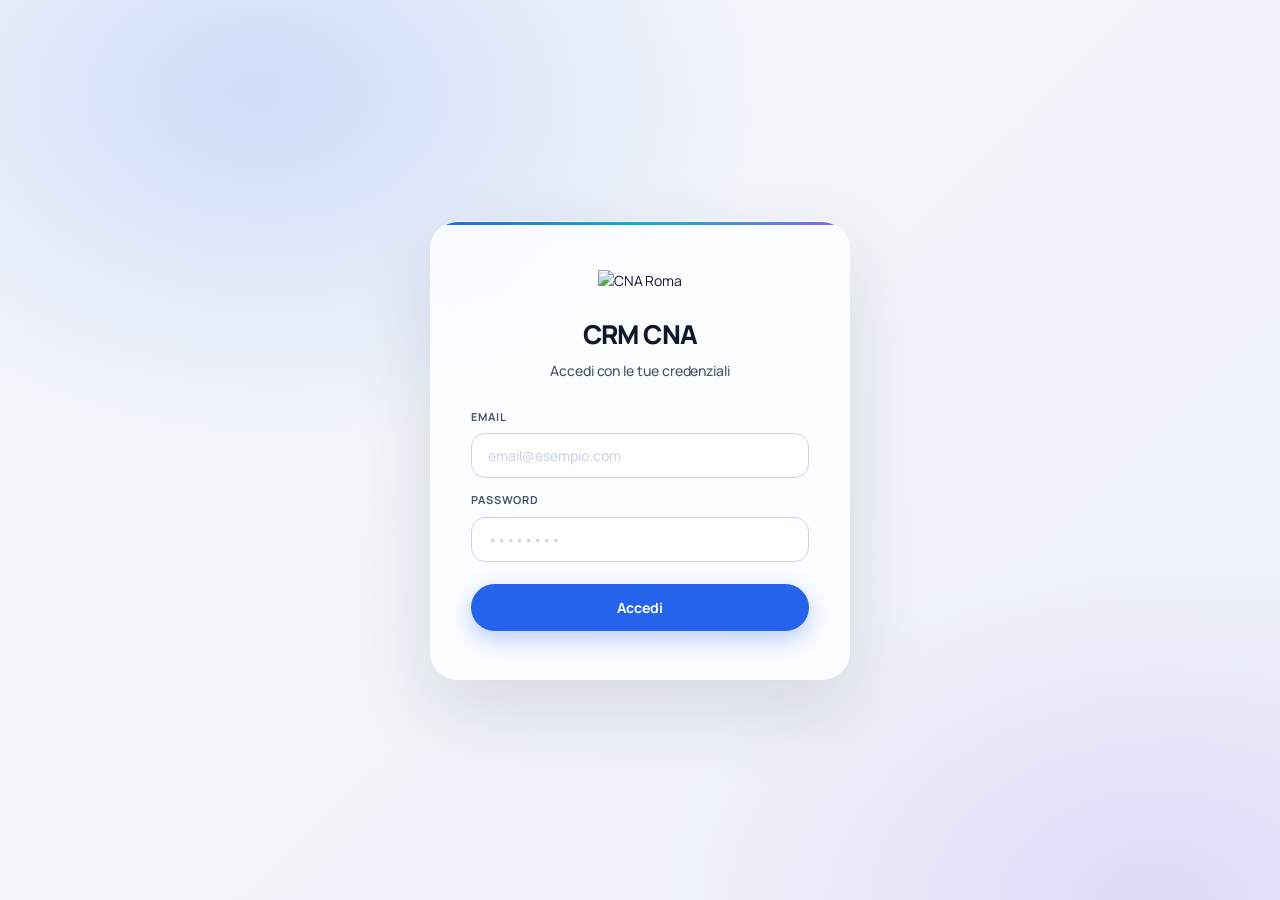
==== commit 8e7e7173: "🚀 CRM COMPLETO RICOSTRUITO - RLS fixato, tutto inline, pagine complete" ====
--- a/dashboard.html
+++ b/dashboard.html
@@ -5,410 +5,150 @@
   <meta name="viewport" content="width=device-width, initial-scale=1.0">
   <title>CRM CNA - Dashboard</title>
   <link rel="stylesheet" href="css/main.css">
-  <script>
-  // Inline config per evitare problemi di caricamento
-  const SUPABASE_URL = 'https://ohahuqlfzqckaevaffbt.supabase.co';
-  const SUPABASE_KEY = 'eyJhbGciOiJIUzI1NiIsInR5cCI6IkpXVCJ9.eyJpc3MiOiJzdXBhYmFzZSIsInJlZiI6Im9oYWh1cWxmenFja2FldmFmZmJ0Iiwicm9sZSI6ImFub24iLCJpYXQiOjE3NzQxODI4NzQsImV4cCI6MjA4OTc1ODg3NH0.MG1N3UUIfISDAi_ArFjxN6ZlHJfk5D77vSeE7qZr020';
-  </script>
 </head>
 <body>
-  <div id="loading-overlay" style="display:none">
-    <div class="spinner"></div>
-    <div class="loading-msg">Caricamento...</div>
-  </div>
+<div id="app">
+  <div id="hdr"></div>
+  <div class="tabs-bar" id="nav"></div>
+  <div class="page active">
 
-  <div id="app">
-    <!-- Header -->
-    <header>
-      <div class="header-left">
-        <img src="https://www.cnaroma.it/wp-content/uploads/2024/01/logo-cna-roma.png" alt="CNA Roma" class="logo-img">
-        <h1 class="header-title">CRM CNA</h1>
+    <div class="filters-bar">
+      <div class="filter-group">
+        <label>STATO</label>
+        <select class="form-input" id="f-stato" onchange="render()">
+          <option value="">Tutti</option>
+          <option value="firmato">Firmato</option>
+          <option value="in_attesa">In attesa</option>
+        </select>
       </div>
-      <div class="header-right-wrap">
-        <div class="user-chip">
-          <span id="user-name"></span>
-          <div class="user-dot"></div>
-        </div>
-        <button class="btn btn-logout" onclick="Auth.logout()">Esci</button>
+      <div class="filter-group" id="f-utente-wrap" style="display:none">
+        <label>UTENTE</label>
+        <select class="form-input" id="f-utente" onchange="render()">
+          <option value="">Tutti</option>
+        </select>
       </div>
-    </header>
-
-    <!-- Tabs -->
-    <div class="tabs-bar">
-      <button class="tab-btn active" onclick="navigateTo('dashboard.html')">
-        📊 Dashboard
-      </button>
-      <button class="tab-btn" onclick="navigateTo('pages/statistiche.html')">
-        📈 Statistiche
-      </button>
-      <button class="tab-btn" onclick="navigateTo('pages/commerciali.html')" id="tab-commerciali" style="display:none">
-        👥 Gestione Commerciali
-      </button>
-      <button class="tab-btn" onclick="navigateTo('pages/provvigioni.html')" id="tab-provvigioni" style="display:none">
-        💰 Gestione Provvigioni
-      </button>
-      <button class="tab-btn" onclick="navigateTo('pages/tipi-contratto.html')" id="tab-tipi" style="display:none">
-        📋 Tipi Contratto
-      </button>
-      <button class="tab-btn" onclick="navigateTo('pages/campagne.html')">
-        🎯 Campagne
-      </button>
+      <div class="filter-actions">
+        <button class="btn btn-secondary" onclick="resetF()">✕ Reset</button>
+      </div>
     </div>
 
-    <!-- Main Content -->
-    <div class="page active">
-      
-      <!-- Filters -->
-      <div class="filters-bar">
-        <div class="filter-group">
-          <label>TIPO CONTRATTO</label>
-          <select class="form-input" id="filter-tipo" onchange="loadContratti()">
-            <option value="">Tutti</option>
-          </select>
-        </div>
-        <div class="filter-group">
-          <label>STATO</label>
-          <select class="form-input" id="filter-stato" onchange="loadContratti()">
-            <option value="">Tutti</option>
-            <option value="firmato">Firmato</option>
-            <option value="in_attesa">In attesa</option>
-          </select>
-        </div>
-        <div class="filter-group" id="filter-utente-group" style="display:none">
-          <label>UTENTE</label>
-          <select class="form-input" id="filter-utente" onchange="loadContratti()">
-            <option value="">Tutti</option>
-          </select>
-        </div>
-        <div class="filter-actions">
-          <button class="btn btn-secondary" onclick="resetFilters()">✕ Reset</button>
-        </div>
+    <div class="kpi-strip">
+      <div class="kpi-card c1"><div class="kpi-label">Contratti Totali</div><div class="kpi-value" id="k1">0</div></div>
+      <div class="kpi-card c2"><div class="kpi-label">Firmati</div><div class="kpi-value" id="k2">0</div></div>
+      <div class="kpi-card c3"><div class="kpi-label">In Attesa</div><div class="kpi-value" id="k3">0</div></div>
+      <div class="kpi-card c4"><div class="kpi-label">Questo Mese</div><div class="kpi-value" id="k4">0</div></div>
+    </div>
+
+    <div class="table-card">
+      <div class="table-card-header">
+        <h3>📄 Contratti da Signature</h3>
+        <span id="cnt">0 contratti</span>
       </div>
+      <div class="table-wrap">
+        <table class="data-table">
+          <thead>
+            <tr>
+              <th>Ragione Sociale</th>
+              <th>Nome</th>
+              <th>Tipo Contratto</th>
+              <th>Data</th>
+              <th>Creato Da</th>
+              <th>Stato</th>
+            </tr>
+          </thead>
+          <tbody id="tbody"></tbody>
+        </table>
+      </div>
+    </div>
 
-      <!-- KPIs -->
-      <div class="kpi-strip">
-        <div class="kpi-card c1">
-          <div class="kpi-label">Contratti Totali</div>
-          <div class="kpi-value" id="kpi-totali">0</div>
-          <div class="kpi-sub">Tutti i contratti</div>
-        </div>
-        <div class="kpi-card c2">
-          <div class="kpi-label">Contratti Firmati</div>
-          <div class="kpi-value" id="kpi-firmati">0</div>
-          <div class="kpi-sub">Stato: firmato</div>
-        </div>
-        <div class="kpi-card c3">
-          <div class="kpi-label">In Attesa</div>
-          <div class="kpi-value" id="kpi-attesa">0</div>
-          <div class="kpi-sub">Da firmare</div>
-        </div>
-        <div class="kpi-card c4">
-          <div class="kpi-label">Mese Corrente</div>
-          <div class="kpi-value" id="kpi-mese">0</div>
-          <div class="kpi-sub">Questo mese</div>
-        </div>
-      </div>
+  </div>
+</div>
+<script src="js/crm.js"></script>
+<script>
+const me = Auth.check('index.html');
+if (!me) throw new Error('not auth');
 
-      <!-- Table -->
-      <div class="table-card">
-        <div class="table-card-header">
-          <h3>📄 Tutti i Contratti da Signature</h3>
-          <span id="badge-count">0 contratti</span>
-        </div>
-        <div class="table-wrap">
-          <table class="data-table">
-            <thead>
-              <tr>
-                <th>Ragione Sociale</th>
-                <th>Nome</th>
-                <th>Tipo Contratto</th>
-                <th>Data Creazione</th>
-                <th>Creato Da</th>
-                <th>Stato</th>
-              </tr>
-            </thead>
-            <tbody id="table-contratti">
-              <tr><td colspan="6" style="text-align:center;padding:40px">Caricamento...</td></tr>
-            </tbody>
-          </table>
-        </div>
-      </div>
+document.getElementById('hdr').innerHTML = buildHeader(me);
+document.getElementById('nav').innerHTML = buildNav('📊 Dashboard', '');
 
-    </div>
-  </div>
+if (me.ruolo === 'admin') {
+  document.getElementById('f-utente-wrap').style.display = 'block';
+}
 
-  <script>
-    // Auth inline
-    const session = localStorage.getItem('cna_crm_session');
-    if (!session) {
-      window.location.href = 'index.html';
-      throw new Error('Not authenticated');
-    }
+let contratti = [];
+let users = [];
+
+async function init() {
+  document.getElementById('tbody').innerHTML = '<tr><td colspan="6" style="text-align:center;padding:40px">Caricamento...</td></tr>';
+  try {
+    // Carica utenti
+    users = await api('cna_users?select=id,nome,cognome&attivo=eq.true&order=nome');
     
-    const currentUser = JSON.parse(session);
-    document.getElementById('user-name').textContent = `${currentUser.nome} ${currentUser.cognome} (${currentUser.ruolo})`;
-
-    if (currentUser.ruolo === 'admin' || currentUser.ruolo === 'supervisore') {
-      document.getElementById('tab-commerciali').style.display = 'block';
-      document.getElementById('tab-provvigioni').style.display = 'block';
-    }
-    if (currentUser.ruolo === 'admin') {
-      document.getElementById('tab-tipi').style.display = 'block';
-      document.getElementById('filter-utente-group').style.display = 'block';
+    if (me.ruolo === 'admin') {
+      const sel = document.getElementById('f-utente');
+      users.forEach(u => {
+        const o = document.createElement('option');
+        o.value = u.id;
+        o.textContent = u.nome + ' ' + u.cognome;
+        sel.appendChild(o);
+      });
     }
 
-    function navigateTo(url) {
-      window.location.href = url;
-    }
+    // Carica contratti
+    let q = 'contratti?select=id,ragione_sociale,nome,cognome,stato,tipo_contratto,created_by,created_at,quota_primo_anno_importo&order=created_at.desc';
+    if (me.ruolo !== 'admin') q += '&created_by=eq.' + me.id;
+    contratti = await api(q);
+    render();
 
-    let allContratti = [];
-    let allUsers = [];
+  } catch(ex) {
+    document.getElementById('tbody').innerHTML = '<tr><td colspan="6" style="text-align:center;padding:40px;color:#EF4444">Errore: ' + ex.message + '</td></tr>';
+  }
+}
 
-    async function init() {
-      try {
-        // Load users
-        const usersRes = await fetch(`${SUPABASE_URL}/rest/v1/cna_users?select=id,nome,cognome&attivo=eq.true&order=nome`, {
-          headers: { 'apikey': SUPABASE_KEY, 'Authorization': `Bearer ${SUPABASE_KEY}` }
-        });
-        allUsers = await usersRes.json();
-        
-        if (currentUser.ruolo === 'admin') {
-          const userSelect = document.getElementById('filter-utente');
-          userSelect.innerHTML = '<option value="">Tutti</option>' +
-            allUsers.map(u => `<option value="${u.id}">${u.nome} ${u.cognome}</option>`).join('');
-        }
+function render() {
+  let list = contratti.slice();
 
-        // Load contract types
-        const typesRes = await fetch(`${SUPABASE_URL}/rest/v1/contract_types?select=nome&order=nome`, {
-          headers: { 'apikey': SUPABASE_KEY, 'Authorization': `Bearer ${SUPABASE_KEY}` }
-        });
-        const types = await typesRes.json();
-        const typeSelect = document.getElementById('filter-tipo');
-        typeSelect.innerHTML = '<option value="">Tutti</option>' +
-          types.map(t => `<option value="${t.nome}">${t.nome}</option>`).join('');
+  const stato = document.getElementById('f-stato').value;
+  if (stato) list = list.filter(c => c.stato === stato);
 
-        await loadContratti();
-      } catch (error) {
-        alert('Errore: ' + error.message);
-      }
-    }
+  if (me.ruolo === 'admin') {
+    const uid = document.getElementById('f-utente').value;
+    if (uid) list = list.filter(c => c.created_by === uid);
+  }
 
-    async function loadContratti() {
-      try {
-        let query = 'contratti?select=*&order=created_at.desc';
-        if (currentUser.ruolo !== 'admin') {
-          query += `&created_by=eq.${currentUser.id}`;
-        }
+  // KPI
+  const now = new Date(); const sm = new Date(now.getFullYear(), now.getMonth(), 1);
+  document.getElementById('k1').textContent = list.length;
+  document.getElementById('k2').textContent = list.filter(c => c.stato === 'firmato').length;
+  document.getElementById('k3').textContent = list.filter(c => c.stato !== 'firmato').length;
+  document.getElementById('k4').textContent = list.filter(c => new Date(c.created_at) >= sm).length;
+  document.getElementById('cnt').textContent = list.length + ' contratti';
 
-        const res = await fetch(`${SUPABASE_URL}/rest/v1/${query}`, {
-          headers: { 'apikey': SUPABASE_KEY, 'Authorization': `Bearer ${SUPABASE_KEY}` }
-        });
-        
-        allContratti = await res.json();
+  const tbody = document.getElementById('tbody');
+  if (!list.length) {
+    tbody.innerHTML = '<tr><td colspan="6" style="text-align:center;padding:40px">Nessun contratto trovato</td></tr>';
+    return;
+  }
+  tbody.innerHTML = list.map(c => {
+    const u = users.find(x => x.id === c.created_by);
+    return '<tr>' +
+      '<td><strong>' + (c.ragione_sociale || '-') + '</strong></td>' +
+      '<td>' + ((c.nome||'') + ' ' + (c.cognome||'')).trim() + '</td>' +
+      '<td>' + badge(c.tipo_contratto || 'modulo adesione', 'info') + '</td>' +
+      '<td>' + fmt_date(c.created_at) + '</td>' +
+      '<td>' + (u ? u.nome + ' ' + u.cognome : '-') + '</td>' +
+      '<td>' + badge(c.stato || 'in attesa', c.stato === 'firmato' ? 'success' : 'warning') + '</td>' +
+      '</tr>';
+  }).join('');
+}
 
-        // Apply filters
-        let filtered = allContratti;
-        const filterTipo = document.getElementById('filter-tipo').value;
-        if (filterTipo) filtered = filtered.filter(c => c.tipo_contratto === filterTipo);
-        
-        const filterStato = document.getElementById('filter-stato').value;
-        if (filterStato) filtered = filtered.filter(c => c.stato === filterStato);
-        
-        if (currentUser.ruolo === 'admin') {
-          const filterUtente = document.getElementById('filter-utente').value;
-          if (filterUtente) filtered = filtered.filter(c => c.created_by === filterUtente);
-        }
+function resetF() {
+  document.getElementById('f-stato').value = '';
+  if (me.ruolo === 'admin') document.getElementById('f-utente').value = '';
+  render();
+}
 
-        // Update stats
-        document.getElementById('kpi-totali').textContent = filtered.length;
-        document.getElementById('kpi-firmati').textContent = filtered.filter(c => c.stato === 'firmato').length;
-        document.getElementById('kpi-attesa').textContent = filtered.filter(c => c.stato !== 'firmato').length;
-        
-        const thisMonth = new Date();
-        thisMonth.setDate(1);
-        thisMonth.setHours(0,0,0,0);
-        document.getElementById('kpi-mese').textContent = filtered.filter(c => new Date(c.created_at) >= thisMonth).length;
-        document.getElementById('badge-count').textContent = `${filtered.length} contratti`;
-
-        // Update table
-        const tbody = document.getElementById('table-contratti');
-        if (filtered.length === 0) {
-          tbody.innerHTML = '<tr><td colspan="6" style="text-align:center;padding:40px">Nessun contratto trovato</td></tr>';
-        } else {
-          tbody.innerHTML = filtered.map(c => {
-            const user = allUsers.find(u => u.id === c.created_by);
-            const userName = user ? `${user.nome} ${user.cognome}` : '-';
-            const date = c.created_at ? new Date(c.created_at).toLocaleDateString('it-IT') : '-';
-            
-            return `
-              <tr>
-                <td><strong>${c.ragione_sociale || '-'}</strong></td>
-                <td>${c.nome || ''} ${c.cognome || ''}</td>
-                <td><span class="badge">${c.tipo_contratto || 'modulo adesione'}</span></td>
-                <td>${date}</td>
-                <td>${userName}</td>
-                <td><span class="badge ${c.stato === 'firmato' ? 'success' : 'warning'}">${c.stato || 'in attesa'}</span></td>
-              </tr>
-            `;
-          }).join('');
-        }
-      } catch (error) {
-        alert('Errore caricamento: ' + error.message);
-        document.getElementById('table-contratti').innerHTML = '<tr><td colspan="6" style="text-align:center;padding:40px;color:#EF4444">Errore caricamento contratti</td></tr>';
-      }
-    }
-
-    function resetFilters() {
-      document.getElementById('filter-tipo').value = '';
-      document.getElementById('filter-stato').value = '';
-      if (currentUser.ruolo === 'admin') {
-        document.getElementById('filter-utente').value = '';
-      }
-      loadContratti();
-    }
-
-    init();
-  </script>
-    
-    // Set user name
-    document.getElementById('user-name').textContent = 
-      `${currentUser.nome} ${currentUser.cognome} (${currentUser.ruolo})`;
-
-    // Show admin tabs
-    if (Auth.isAdmin() || Auth.isSupervisore()) {
-      document.getElementById('tab-commerciali').style.display = 'block';
-      document.getElementById('tab-provvigioni').style.display = 'block';
-    }
-    if (Auth.isAdmin()) {
-      document.getElementById('tab-tipi').style.display = 'block';
-      document.getElementById('filter-utente-group').style.display = 'block';
-    }
-
-    function navigateTo(url) {
-      window.location.href = url;
-    }
-
-    let allContratti = [];
-    let allUsers = [];
-
-    async function init() {
-      showLoading('Caricamento dati...');
-      try {
-        // Load users for filter
-        allUsers = await sb('cna_users?select=id,nome,cognome&attivo=eq.true&order=nome');
-        
-        if (Auth.isAdmin()) {
-          const userSelect = document.getElementById('filter-utente');
-          userSelect.innerHTML = '<option value="">Tutti</option>' +
-            allUsers.map(u => `<option value="${u.id}">${u.nome} ${u.cognome}</option>`).join('');
-        }
-
-        // Load contract types
-        const types = await sb('contract_types?select=nome&order=nome');
-        const typeSelect = document.getElementById('filter-tipo');
-        typeSelect.innerHTML = '<option value="">Tutti</option>' +
-          types.map(t => `<option value="${t.nome}">${t.nome}</option>`).join('');
-
-        // Load contratti
-        await loadContratti();
-        
-      } catch (error) {
-        console.error('Error:', error);
-        alert('Errore nel caricamento dei dati');
-      } finally {
-        hideLoading();
-      }
-    }
-
-    async function loadContratti() {
-      showLoading('Caricamento contratti...');
-      try {
-        let query = 'contratti?select=*&order=created_at.desc';
-        
-        // Filter by user if not admin
-        if (!Auth.isAdmin()) {
-          query += `&created_by=eq.${currentUser.id}`;
-        }
-
-        allContratti = await sb(query);
-
-        // Apply filters
-        let filtered = allContratti;
-
-        const filterTipo = document.getElementById('filter-tipo').value;
-        if (filterTipo) {
-          filtered = filtered.filter(c => c.tipo_contratto === filterTipo);
-        }
-
-        const filterStato = document.getElementById('filter-stato').value;
-        if (filterStato) {
-          filtered = filtered.filter(c => c.stato === filterStato);
-        }
-
-        if (Auth.isAdmin()) {
-          const filterUtente = document.getElementById('filter-utente').value;
-          if (filterUtente) {
-            filtered = filtered.filter(c => c.created_by === filterUtente);
-          }
-        }
-
-        // Update KPIs
-        document.getElementById('kpi-totali').textContent = filtered.length;
-        document.getElementById('kpi-firmati').textContent = 
-          filtered.filter(c => c.stato === 'firmato').length;
-        document.getElementById('kpi-attesa').textContent = 
-          filtered.filter(c => c.stato !== 'firmato').length;
-        
-        const thisMonth = new Date();
-        thisMonth.setDate(1);
-        thisMonth.setHours(0,0,0,0);
-        document.getElementById('kpi-mese').textContent = 
-          filtered.filter(c => new Date(c.created_at) >= thisMonth).length;
-
-        document.getElementById('badge-count').textContent = `${filtered.length} contratti`;
-
-        // Update table
-        const tbody = document.getElementById('table-contratti');
-        if (filtered.length === 0) {
-          tbody.innerHTML = '<tr><td colspan="6" style="text-align:center;padding:40px">Nessun contratto trovato</td></tr>';
-        } else {
-          tbody.innerHTML = filtered.map(c => {
-            const user = allUsers.find(u => u.id === c.created_by);
-            const userName = user ? `${user.nome} ${user.cognome}` : '-';
-            
-            return `
-              <tr>
-                <td><strong>${c.ragione_sociale || '-'}</strong></td>
-                <td>${c.nome || ''} ${c.cognome || ''}</td>
-                <td><span class="badge">${c.tipo_contratto || 'modulo adesione'}</span></td>
-                <td>${formatDate(c.created_at)}</td>
-                <td>${userName}</td>
-                <td><span class="badge ${c.stato === 'firmato' ? 'success' : 'warning'}">${c.stato || 'in attesa'}</span></td>
-              </tr>
-            `;
-          }).join('');
-        }
-
-      } catch (error) {
-        console.error('Error loading contratti:', error);
-        document.getElementById('table-contratti').innerHTML = 
-          '<tr><td colspan="6" style="text-align:center;padding:40px;color:var(--danger)">Errore caricamento contratti</td></tr>';
-      } finally {
-        hideLoading();
-      }
-    }
-
-    function resetFilters() {
-      document.getElementById('filter-tipo').value = '';
-      document.getElementById('filter-stato').value = '';
-      if (Auth.isAdmin()) {
-        document.getElementById('filter-utente').value = '';
-      }
-      loadContratti();
-    }
-
-    init();
-  </script>
+init();
+</script>
 </body>
 </html>
-<!-- Force rebuild Thu May  7 06:40:29 UTC 2026 -->
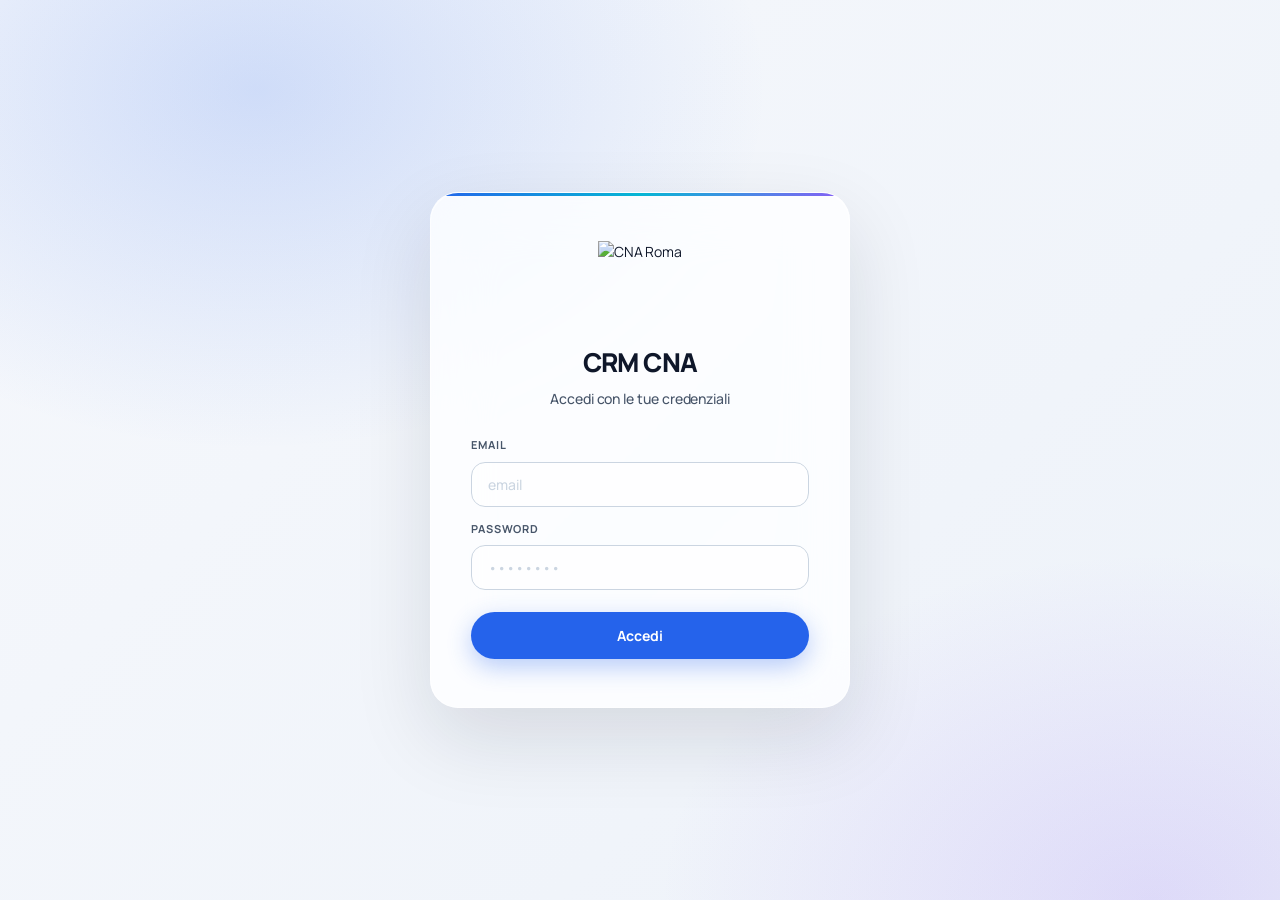
==== commit 933ea956: "🔥 REBUILD TOTALE: Ogni pagina self-contained, header corretto, zero dipendenze" ====
--- a/dashboard.html
+++ b/dashboard.html
@@ -7,86 +7,135 @@
   <link rel="stylesheet" href="css/main.css">
 </head>
 <body>
-<div id="app">
-  <div id="hdr"></div>
-  <div class="tabs-bar" id="nav"></div>
-  <div class="page active">
-
-    <div class="filters-bar">
-      <div class="filter-group">
-        <label>STATO</label>
-        <select class="form-input" id="f-stato" onchange="render()">
-          <option value="">Tutti</option>
-          <option value="firmato">Firmato</option>
-          <option value="in_attesa">In attesa</option>
-        </select>
-      </div>
-      <div class="filter-group" id="f-utente-wrap" style="display:none">
-        <label>UTENTE</label>
-        <select class="form-input" id="f-utente" onchange="render()">
-          <option value="">Tutti</option>
-        </select>
-      </div>
-      <div class="filter-actions">
-        <button class="btn btn-secondary" onclick="resetF()">✕ Reset</button>
-      </div>
-    </div>
-
-    <div class="kpi-strip">
-      <div class="kpi-card c1"><div class="kpi-label">Contratti Totali</div><div class="kpi-value" id="k1">0</div></div>
-      <div class="kpi-card c2"><div class="kpi-label">Firmati</div><div class="kpi-value" id="k2">0</div></div>
-      <div class="kpi-card c3"><div class="kpi-label">In Attesa</div><div class="kpi-value" id="k3">0</div></div>
-      <div class="kpi-card c4"><div class="kpi-label">Questo Mese</div><div class="kpi-value" id="k4">0</div></div>
-    </div>
-
-    <div class="table-card">
-      <div class="table-card-header">
-        <h3>📄 Contratti da Signature</h3>
-        <span id="cnt">0 contratti</span>
-      </div>
-      <div class="table-wrap">
-        <table class="data-table">
-          <thead>
-            <tr>
-              <th>Ragione Sociale</th>
-              <th>Nome</th>
-              <th>Tipo Contratto</th>
-              <th>Data</th>
-              <th>Creato Da</th>
-              <th>Stato</th>
-            </tr>
-          </thead>
-          <tbody id="tbody"></tbody>
-        </table>
-      </div>
-    </div>
-
-  </div>
+
+<header>
+  <div class="header-left">
+    <img src="https://www.cnaroma.it/wp-content/uploads/2024/01/logo-cna-roma.png" class="logo-img" alt="CNA">
+    <h1 class="header-title">CRM CNA</h1>
+  </div>
+  <div class="header-right-wrap">
+    <div class="user-chip">
+      <span id="user-name">...</span>
+      <div class="user-dot"></div>
+    </div>
+    <button class="btn btn-logout" onclick="doLogout()">Esci</button>
+  </div>
+</header>
+
+<div class="tabs-bar" id="nav-tabs">
+  <button class="tab-btn active">📊 Dashboard</button>
+  <button class="tab-btn" onclick="go('pages/statistiche.html')">📈 Statistiche</button>
+  <button class="tab-btn" id="t-comm" style="display:none" onclick="go('pages/commerciali.html')">👥 Commerciali</button>
+  <button class="tab-btn" id="t-prov" style="display:none" onclick="go('pages/provvigioni.html')">💰 Provvigioni</button>
+  <button class="tab-btn" id="t-tipi" style="display:none" onclick="go('pages/tipi-contratto.html')">📋 Tipi Contratto</button>
+  <button class="tab-btn" onclick="go('pages/campagne.html')">🎯 Campagne</button>
 </div>
-<script src="js/crm.js"></script>
+
+<div class="page active">
+
+  <div class="filters-bar">
+    <div class="filter-group">
+      <label>STATO</label>
+      <select class="form-input" id="f-stato" onchange="renderTable()">
+        <option value="">Tutti</option>
+        <option value="firmato">Firmato</option>
+        <option value="in_attesa">In attesa</option>
+      </select>
+    </div>
+    <div class="filter-group" id="f-u-wrap" style="display:none">
+      <label>UTENTE</label>
+      <select class="form-input" id="f-utente" onchange="renderTable()">
+        <option value="">Tutti</option>
+      </select>
+    </div>
+    <div class="filter-actions">
+      <button class="btn btn-secondary" onclick="resetFiltri()">✕ Reset</button>
+    </div>
+  </div>
+
+  <div class="kpi-strip">
+    <div class="kpi-card c1"><div class="kpi-label">Contratti Totali</div><div class="kpi-value" id="k1">—</div></div>
+    <div class="kpi-card c2"><div class="kpi-label">Firmati</div><div class="kpi-value" id="k2">—</div></div>
+    <div class="kpi-card c3"><div class="kpi-label">In Attesa</div><div class="kpi-value" id="k3">—</div></div>
+    <div class="kpi-card c4"><div class="kpi-label">Questo Mese</div><div class="kpi-value" id="k4">—</div></div>
+  </div>
+
+  <div class="table-card">
+    <div class="table-card-header">
+      <h3>📄 Tutti i Contratti da Signature</h3>
+      <span id="cnt-badge">caricamento...</span>
+    </div>
+    <div class="table-wrap">
+      <table class="data-table">
+        <thead>
+          <tr>
+            <th>Ragione Sociale</th>
+            <th>Nome</th>
+            <th>Tipo Contratto</th>
+            <th>Data</th>
+            <th>Creato Da</th>
+            <th>Stato</th>
+          </tr>
+        </thead>
+        <tbody id="tbody">
+          <tr><td colspan="6" style="text-align:center;padding:40px;color:#94A3B8">Caricamento dati...</td></tr>
+        </tbody>
+      </table>
+    </div>
+  </div>
+
+</div>
+
 <script>
-const me = Auth.check('index.html');
-if (!me) throw new Error('not auth');
-
-document.getElementById('hdr').innerHTML = buildHeader(me);
-document.getElementById('nav').innerHTML = buildNav('📊 Dashboard', '');
-
+const URL = 'https://ohahuqlfzqckaevaffbt.supabase.co';
+const KEY = 'eyJhbGciOiJIUzI1NiIsInR5cCI6IkpXVCJ9.eyJpc3MiOiJzdXBhYmFzZSIsInJlZiI6Im9oYWh1cWxmenFja2FldmFmZmJ0Iiwicm9sZSI6ImFub24iLCJpYXQiOjE3NzQxODI4NzQsImV4cCI6MjA4OTc1ODg3NH0.MG1N3UUIfISDAi_ArFjxN6ZlHJfk5D77vSeE7qZr020';
+
+// ---- AUTH ----
+const sess = localStorage.getItem('cna_crm');
+if (!sess) { location.href = 'index.html'; }
+const me = JSON.parse(sess);
+
+document.getElementById('user-name').textContent = me.nome + ' ' + me.cognome;
+
+if (me.ruolo === 'admin' || me.ruolo === 'supervisore') {
+  document.getElementById('t-comm').style.display = '';
+  document.getElementById('t-prov').style.display = '';
+}
 if (me.ruolo === 'admin') {
-  document.getElementById('f-utente-wrap').style.display = 'block';
-}
-
+  document.getElementById('t-tipi').style.display = '';
+  document.getElementById('f-u-wrap').style.display = '';
+}
+
+function go(url) { location.href = url; }
+function doLogout() { localStorage.removeItem('cna_crm'); location.href = 'index.html'; }
+
+// ---- API ----
+async function get(ep) {
+  const r = await fetch(URL + '/rest/v1/' + ep, {
+    headers: { 'apikey': KEY, 'Authorization': 'Bearer ' + KEY }
+  });
+  if (!r.ok) throw new Error('HTTP ' + r.status);
+  const d = await r.json();
+  return Array.isArray(d) ? d : [];
+}
+
+function fmtDate(s) {
+  if (!s) return '-';
+  return new Date(s).toLocaleDateString('it-IT');
+}
+
+// ---- DATA ----
 let contratti = [];
-let users = [];
+let utenti = [];
 
 async function init() {
-  document.getElementById('tbody').innerHTML = '<tr><td colspan="6" style="text-align:center;padding:40px">Caricamento...</td></tr>';
   try {
-    // Carica utenti
-    users = await api('cna_users?select=id,nome,cognome&attivo=eq.true&order=nome');
-    
+    // Carica utenti per nomi e filtro
+    utenti = await get('cna_users?select=id,nome,cognome&attivo=eq.true&order=nome');
+
     if (me.ruolo === 'admin') {
       const sel = document.getElementById('f-utente');
-      users.forEach(u => {
+      utenti.forEach(u => {
         const o = document.createElement('option');
         o.value = u.id;
         o.textContent = u.nome + ' ' + u.cognome;
@@ -95,57 +144,68 @@
     }
 
     // Carica contratti
-    let q = 'contratti?select=id,ragione_sociale,nome,cognome,stato,tipo_contratto,created_by,created_at,quota_primo_anno_importo&order=created_at.desc';
-    if (me.ruolo !== 'admin') q += '&created_by=eq.' + me.id;
-    contratti = await api(q);
-    render();
-
-  } catch(ex) {
-    document.getElementById('tbody').innerHTML = '<tr><td colspan="6" style="text-align:center;padding:40px;color:#EF4444">Errore: ' + ex.message + '</td></tr>';
+    let ep = 'contratti?select=id,ragione_sociale,nome,cognome,stato,tipo_contratto,created_by,created_at&order=created_at.desc';
+    if (me.ruolo !== 'admin') ep += '&created_by=eq.' + me.id;
+    contratti = await get(ep);
+
+    renderTable();
+  } catch(e) {
+    document.getElementById('tbody').innerHTML =
+      '<tr><td colspan="6" style="text-align:center;padding:40px;color:#EF4444">Errore: ' + e.message + '</td></tr>';
   }
 }
 
-function render() {
+function renderTable() {
   let list = contratti.slice();
 
-  const stato = document.getElementById('f-stato').value;
-  if (stato) list = list.filter(c => c.stato === stato);
+  const fStato = document.getElementById('f-stato').value;
+  if (fStato) list = list.filter(c => c.stato === fStato);
 
   if (me.ruolo === 'admin') {
-    const uid = document.getElementById('f-utente').value;
-    if (uid) list = list.filter(c => c.created_by === uid);
+    const fUtente = document.getElementById('f-utente').value;
+    if (fUtente) list = list.filter(c => c.created_by === fUtente);
   }
 
   // KPI
-  const now = new Date(); const sm = new Date(now.getFullYear(), now.getMonth(), 1);
+  const ora = new Date();
+  const inizioMese = new Date(ora.getFullYear(), ora.getMonth(), 1);
   document.getElementById('k1').textContent = list.length;
   document.getElementById('k2').textContent = list.filter(c => c.stato === 'firmato').length;
   document.getElementById('k3').textContent = list.filter(c => c.stato !== 'firmato').length;
-  document.getElementById('k4').textContent = list.filter(c => new Date(c.created_at) >= sm).length;
-  document.getElementById('cnt').textContent = list.length + ' contratti';
-
+  document.getElementById('k4').textContent = list.filter(c => new Date(c.created_at) >= inizioMese).length;
+  document.getElementById('cnt-badge').textContent = list.length + ' contratti';
+
+  // Tabella
   const tbody = document.getElementById('tbody');
   if (!list.length) {
-    tbody.innerHTML = '<tr><td colspan="6" style="text-align:center;padding:40px">Nessun contratto trovato</td></tr>';
+    tbody.innerHTML = '<tr><td colspan="6" style="text-align:center;padding:40px;color:#94A3B8">Nessun contratto trovato</td></tr>';
     return;
   }
+
   tbody.innerHTML = list.map(c => {
-    const u = users.find(x => x.id === c.created_by);
+    const u = utenti.find(x => x.id === c.created_by);
+    const nome = ((c.nome || '') + ' ' + (c.cognome || '')).trim() || '-';
+    const utente = u ? u.nome + ' ' + u.cognome : '-';
+    const data = fmtDate(c.created_at);
+    const tipo = c.tipo_contratto || 'modulo adesione';
+    const stato = c.stato || 'in attesa';
+    const badgeCls = stato === 'firmato' ? 'success' : 'warning';
+
     return '<tr>' +
       '<td><strong>' + (c.ragione_sociale || '-') + '</strong></td>' +
-      '<td>' + ((c.nome||'') + ' ' + (c.cognome||'')).trim() + '</td>' +
-      '<td>' + badge(c.tipo_contratto || 'modulo adesione', 'info') + '</td>' +
-      '<td>' + fmt_date(c.created_at) + '</td>' +
-      '<td>' + (u ? u.nome + ' ' + u.cognome : '-') + '</td>' +
-      '<td>' + badge(c.stato || 'in attesa', c.stato === 'firmato' ? 'success' : 'warning') + '</td>' +
+      '<td>' + nome + '</td>' +
+      '<td><span class="badge info">' + tipo + '</span></td>' +
+      '<td>' + data + '</td>' +
+      '<td>' + utente + '</td>' +
+      '<td><span class="badge ' + badgeCls + '">' + stato + '</span></td>' +
       '</tr>';
   }).join('');
 }
 
-function resetF() {
+function resetFiltri() {
   document.getElementById('f-stato').value = '';
   if (me.ruolo === 'admin') document.getElementById('f-utente').value = '';
-  render();
+  renderTable();
 }
 
 init();
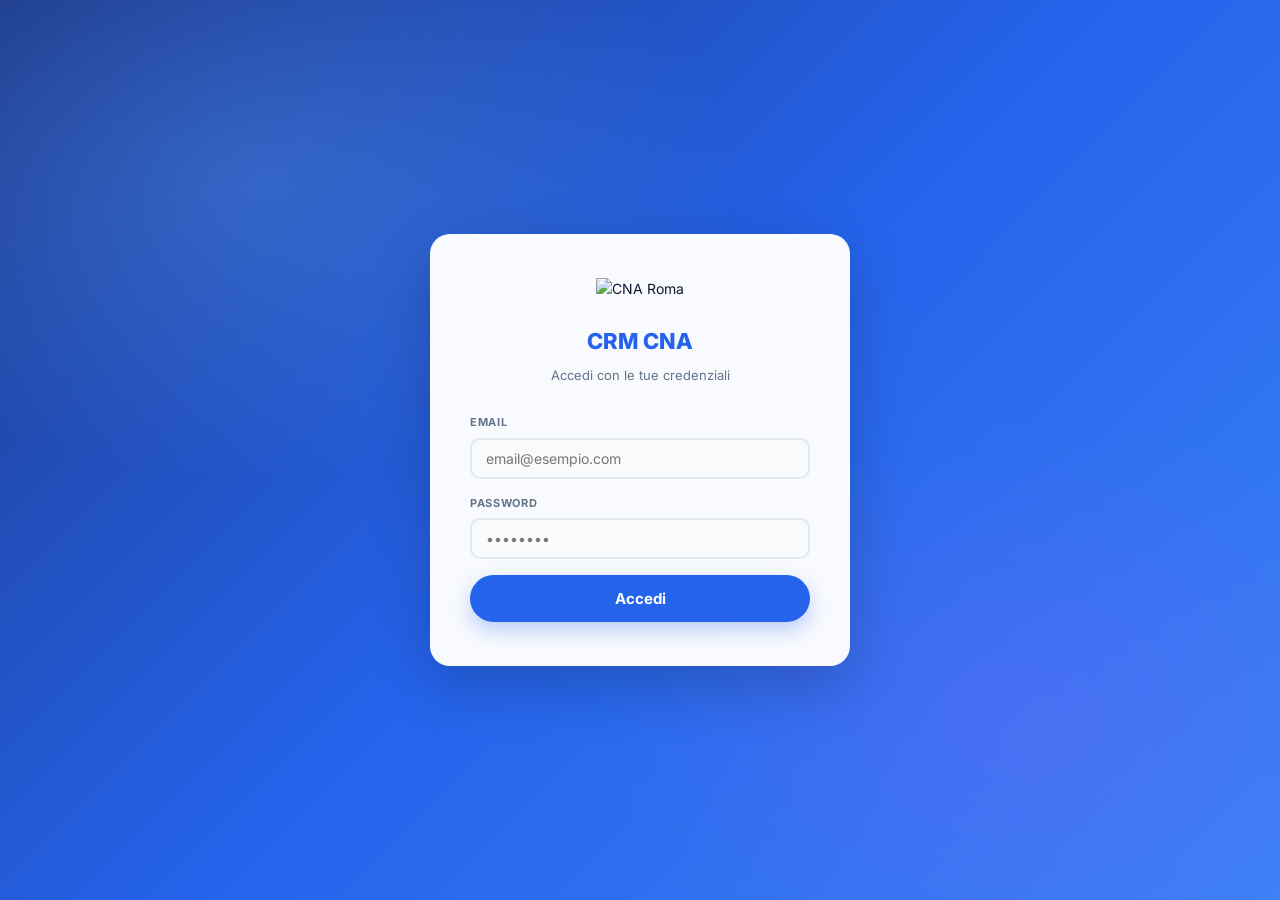
==== commit 03a519d8: "✅ CRM FINALE: crm.css unico, classi verificate in tutti gli HTML" ====
--- a/dashboard.html
+++ b/dashboard.html
@@ -1,34 +1,30 @@
 <!DOCTYPE html>
 <html lang="it">
 <head>
-  <meta charset="UTF-8">
-  <meta name="viewport" content="width=device-width, initial-scale=1.0">
-  <title>CRM CNA - Dashboard</title>
-  <link rel="stylesheet" href="css/main.css">
+<meta charset="UTF-8">
+<meta name="viewport" content="width=device-width, initial-scale=1.0">
+<title>CRM CNA - Dashboard</title>
+<link rel="stylesheet" href="css/crm.css">
 </head>
 <body>
-
 <header>
   <div class="header-left">
-    <img src="https://www.cnaroma.it/wp-content/uploads/2024/01/logo-cna-roma.png" class="logo-img" alt="CNA">
-    <h1 class="header-title">CRM CNA</h1>
+    <img src="https://www.cnaroma.it/wp-content/uploads/2024/01/logo-cna-roma.png" class="logo-img" alt="CNA Roma">
+    <span class="header-title">CRM CNA</span>
   </div>
   <div class="header-right-wrap">
-    <div class="user-chip">
-      <span id="user-name">...</span>
-      <div class="user-dot"></div>
-    </div>
-    <button class="btn btn-logout" onclick="doLogout()">Esci</button>
+    <div class="user-chip"><span id="uname"></span><div class="user-dot"></div></div>
+    <button class="btn btn-logout" onclick="logout()">Esci</button>
   </div>
 </header>
 
-<div class="tabs-bar" id="nav-tabs">
+<div class="tabs-bar">
   <button class="tab-btn active">📊 Dashboard</button>
-  <button class="tab-btn" onclick="go('pages/statistiche.html')">📈 Statistiche</button>
-  <button class="tab-btn" id="t-comm" style="display:none" onclick="go('pages/commerciali.html')">👥 Commerciali</button>
-  <button class="tab-btn" id="t-prov" style="display:none" onclick="go('pages/provvigioni.html')">💰 Provvigioni</button>
-  <button class="tab-btn" id="t-tipi" style="display:none" onclick="go('pages/tipi-contratto.html')">📋 Tipi Contratto</button>
-  <button class="tab-btn" onclick="go('pages/campagne.html')">🎯 Campagne</button>
+  <button class="tab-btn" onclick="location.href='pages/statistiche.html'">📈 Statistiche</button>
+  <button class="tab-btn" id="t-comm" style="display:none" onclick="location.href='pages/commerciali.html'">👥 Commerciali</button>
+  <button class="tab-btn" id="t-prov" style="display:none" onclick="location.href='pages/provvigioni.html'">💰 Provvigioni</button>
+  <button class="tab-btn" id="t-tipi" style="display:none" onclick="location.href='pages/tipi-contratto.html'">📋 Tipi Contratto</button>
+  <button class="tab-btn" onclick="location.href='pages/campagne.html'">🎯 Campagne</button>
 </div>
 
 <div class="page active">
@@ -36,7 +32,7 @@
   <div class="filters-bar">
     <div class="filter-group">
       <label>STATO</label>
-      <select class="form-input" id="f-stato" onchange="renderTable()">
+      <select class="form-input" id="f-stato" onchange="render()">
         <option value="">Tutti</option>
         <option value="firmato">Firmato</option>
         <option value="in_attesa">In attesa</option>
@@ -44,12 +40,12 @@
     </div>
     <div class="filter-group" id="f-u-wrap" style="display:none">
       <label>UTENTE</label>
-      <select class="form-input" id="f-utente" onchange="renderTable()">
+      <select class="form-input" id="f-utente" onchange="render()">
         <option value="">Tutti</option>
       </select>
     </div>
     <div class="filter-actions">
-      <button class="btn btn-secondary" onclick="resetFiltri()">✕ Reset</button>
+      <button class="btn btn-secondary" onclick="resetF()">✕ Reset</button>
     </div>
   </div>
 
@@ -63,7 +59,7 @@
   <div class="table-card">
     <div class="table-card-header">
       <h3>📄 Tutti i Contratti da Signature</h3>
-      <span id="cnt-badge">caricamento...</span>
+      <span id="cnt">0 contratti</span>
     </div>
     <div class="table-wrap">
       <table class="data-table">
@@ -78,7 +74,7 @@
           </tr>
         </thead>
         <tbody id="tbody">
-          <tr><td colspan="6" style="text-align:center;padding:40px;color:#94A3B8">Caricamento dati...</td></tr>
+          <tr><td colspan="6" style="text-align:center;padding:40px;color:#94A3B8">Caricamento...</td></tr>
         </tbody>
       </table>
     </div>
@@ -87,127 +83,71 @@
 </div>
 
 <script>
-const URL = 'https://ohahuqlfzqckaevaffbt.supabase.co';
-const KEY = 'eyJhbGciOiJIUzI1NiIsInR5cCI6IkpXVCJ9.eyJpc3MiOiJzdXBhYmFzZSIsInJlZiI6Im9oYWh1cWxmenFja2FldmFmZmJ0Iiwicm9sZSI6ImFub24iLCJpYXQiOjE3NzQxODI4NzQsImV4cCI6MjA4OTc1ODg3NH0.MG1N3UUIfISDAi_ArFjxN6ZlHJfk5D77vSeE7qZr020';
+const SB="https://ohahuqlfzqckaevaffbt.supabase.co";
+const SK="eyJhbGciOiJIUzI1NiIsInR5cCI6IkpXVCJ9.eyJpc3MiOiJzdXBhYmFzZSIsInJlZiI6Im9oYWh1cWxmenFja2FldmFmZmJ0Iiwicm9sZSI6ImFub24iLCJpYXQiOjE3NzQxODI4NzQsImV4cCI6MjA4OTc1ODg3NH0.MG1N3UUIfISDAi_ArFjxN6ZlHJfk5D77vSeE7qZr020";
 
-// ---- AUTH ----
-const sess = localStorage.getItem('cna_crm');
-if (!sess) { location.href = 'index.html'; }
-const me = JSON.parse(sess);
+// AUTH
+const _s=localStorage.getItem("cna_crm");
+if(!_s){location.href="index.html";}
+const me=JSON.parse(_s);
+document.getElementById("uname").textContent=me.nome+" "+me.cognome+" ("+me.ruolo+")";
+if(me.ruolo==="admin"||me.ruolo==="supervisore"){document.getElementById("t-comm").style.display="";document.getElementById("t-prov").style.display="";}
+if(me.ruolo==="admin"){document.getElementById("t-tipi").style.display="";document.getElementById("f-u-wrap").style.display="";}
+function logout(){localStorage.removeItem("cna_crm");location.href="index.html";}
 
-document.getElementById('user-name').textContent = me.nome + ' ' + me.cognome;
+async function dbGet(ep){
+  const r=await fetch(SB+"/rest/v1/"+ep,{headers:{"apikey":SK,"Authorization":"Bearer "+SK}});
+  if(!r.ok)throw new Error("HTTP "+r.status);
+  const d=await r.json();return Array.isArray(d)?d:[];
+}
+function fDate(s){if(!s)return"-";return new Date(s).toLocaleDateString("it-IT");}
+function badge(t,c){const m={success:"#D1FAE5|#065F46",warning:"#FEF3C7|#92400E",info:"#DBEAFE|#1E40AF"};const[bg,fg]=(m[c]||"#F1F5F9|#475569").split("|");return'<span class="badge" style="background:'+bg+';color:'+fg+'">'+t+"</span>";}
 
-if (me.ruolo === 'admin' || me.ruolo === 'supervisore') {
-  document.getElementById('t-comm').style.display = '';
-  document.getElementById('t-prov').style.display = '';
-}
-if (me.ruolo === 'admin') {
-  document.getElementById('t-tipi').style.display = '';
-  document.getElementById('f-u-wrap').style.display = '';
-}
+let contratti=[],utenti=[];
 
-function go(url) { location.href = url; }
-function doLogout() { localStorage.removeItem('cna_crm'); location.href = 'index.html'; }
-
-// ---- API ----
-async function get(ep) {
-  const r = await fetch(URL + '/rest/v1/' + ep, {
-    headers: { 'apikey': KEY, 'Authorization': 'Bearer ' + KEY }
-  });
-  if (!r.ok) throw new Error('HTTP ' + r.status);
-  const d = await r.json();
-  return Array.isArray(d) ? d : [];
-}
-
-function fmtDate(s) {
-  if (!s) return '-';
-  return new Date(s).toLocaleDateString('it-IT');
-}
-
-// ---- DATA ----
-let contratti = [];
-let utenti = [];
-
-async function init() {
-  try {
-    // Carica utenti per nomi e filtro
-    utenti = await get('cna_users?select=id,nome,cognome&attivo=eq.true&order=nome');
-
-    if (me.ruolo === 'admin') {
-      const sel = document.getElementById('f-utente');
-      utenti.forEach(u => {
-        const o = document.createElement('option');
-        o.value = u.id;
-        o.textContent = u.nome + ' ' + u.cognome;
-        sel.appendChild(o);
-      });
+async function init(){
+  try{
+    utenti=await dbGet("cna_users?select=id,nome,cognome&attivo=eq.true&order=nome");
+    if(me.ruolo==="admin"){
+      const sel=document.getElementById("f-utente");
+      utenti.forEach(u=>{const o=document.createElement("option");o.value=u.id;o.textContent=u.nome+" "+u.cognome;sel.appendChild(o);});
     }
-
-    // Carica contratti
-    let ep = 'contratti?select=id,ragione_sociale,nome,cognome,stato,tipo_contratto,created_by,created_at&order=created_at.desc';
-    if (me.ruolo !== 'admin') ep += '&created_by=eq.' + me.id;
-    contratti = await get(ep);
-
-    renderTable();
-  } catch(e) {
-    document.getElementById('tbody').innerHTML =
-      '<tr><td colspan="6" style="text-align:center;padding:40px;color:#EF4444">Errore: ' + e.message + '</td></tr>';
+    let ep="contratti?select=id,ragione_sociale,nome,cognome,stato,tipo_contratto,created_by,created_at&order=created_at.desc";
+    if(me.ruolo!=="admin")ep+="&created_by=eq."+me.id;
+    contratti=await dbGet(ep);
+    render();
+  }catch(ex){
+    document.getElementById("tbody").innerHTML='<tr><td colspan="6" style="text-align:center;padding:40px;color:#EF4444">Errore: '+ex.message+"</td></tr>";
   }
 }
 
-function renderTable() {
-  let list = contratti.slice();
-
-  const fStato = document.getElementById('f-stato').value;
-  if (fStato) list = list.filter(c => c.stato === fStato);
-
-  if (me.ruolo === 'admin') {
-    const fUtente = document.getElementById('f-utente').value;
-    if (fUtente) list = list.filter(c => c.created_by === fUtente);
-  }
-
-  // KPI
-  const ora = new Date();
-  const inizioMese = new Date(ora.getFullYear(), ora.getMonth(), 1);
-  document.getElementById('k1').textContent = list.length;
-  document.getElementById('k2').textContent = list.filter(c => c.stato === 'firmato').length;
-  document.getElementById('k3').textContent = list.filter(c => c.stato !== 'firmato').length;
-  document.getElementById('k4').textContent = list.filter(c => new Date(c.created_at) >= inizioMese).length;
-  document.getElementById('cnt-badge').textContent = list.length + ' contratti';
-
-  // Tabella
-  const tbody = document.getElementById('tbody');
-  if (!list.length) {
-    tbody.innerHTML = '<tr><td colspan="6" style="text-align:center;padding:40px;color:#94A3B8">Nessun contratto trovato</td></tr>';
-    return;
-  }
-
-  tbody.innerHTML = list.map(c => {
-    const u = utenti.find(x => x.id === c.created_by);
-    const nome = ((c.nome || '') + ' ' + (c.cognome || '')).trim() || '-';
-    const utente = u ? u.nome + ' ' + u.cognome : '-';
-    const data = fmtDate(c.created_at);
-    const tipo = c.tipo_contratto || 'modulo adesione';
-    const stato = c.stato || 'in attesa';
-    const badgeCls = stato === 'firmato' ? 'success' : 'warning';
-
-    return '<tr>' +
-      '<td><strong>' + (c.ragione_sociale || '-') + '</strong></td>' +
-      '<td>' + nome + '</td>' +
-      '<td><span class="badge info">' + tipo + '</span></td>' +
-      '<td>' + data + '</td>' +
-      '<td>' + utente + '</td>' +
-      '<td><span class="badge ' + badgeCls + '">' + stato + '</span></td>' +
-      '</tr>';
-  }).join('');
+function render(){
+  let list=contratti.slice();
+  const fS=document.getElementById("f-stato").value;
+  if(fS)list=list.filter(c=>c.stato===fS);
+  if(me.ruolo==="admin"){const fU=document.getElementById("f-utente").value;if(fU)list=list.filter(c=>c.created_by===fU);}
+  const now=new Date(),sm=new Date(now.getFullYear(),now.getMonth(),1);
+  document.getElementById("k1").textContent=list.length;
+  document.getElementById("k2").textContent=list.filter(c=>c.stato==="firmato").length;
+  document.getElementById("k3").textContent=list.filter(c=>c.stato!=="firmato").length;
+  document.getElementById("k4").textContent=list.filter(c=>new Date(c.created_at)>=sm).length;
+  document.getElementById("cnt").textContent=list.length+" contratti";
+  const tbody=document.getElementById("tbody");
+  if(!list.length){tbody.innerHTML='<tr><td colspan="6" style="text-align:center;padding:40px;color:#94A3B8">Nessun contratto</td></tr>';return;}
+  tbody.innerHTML=list.map(c=>{
+    const u=utenti.find(x=>x.id===c.created_by);
+    const nome=((c.nome||"")+" "+(c.cognome||"")).trim()||"-";
+    return"<tr>"+
+      "<td><strong>"+(c.ragione_sociale||"-")+"</strong></td>"+
+      "<td>"+nome+"</td>"+
+      "<td>"+badge(c.tipo_contratto||"modulo adesione","info")+"</td>"+
+      "<td>"+fDate(c.created_at)+"</td>"+
+      "<td>"+(u?u.nome+" "+u.cognome:"-")+"</td>"+
+      "<td>"+badge(c.stato||"in attesa",c.stato==="firmato"?"success":"warning")+"</td>"+
+      "</tr>";
+  }).join("");
 }
-
-function resetFiltri() {
-  document.getElementById('f-stato').value = '';
-  if (me.ruolo === 'admin') document.getElementById('f-utente').value = '';
-  renderTable();
-}
-
+function resetF(){document.getElementById("f-stato").value="";if(me.ruolo==="admin")document.getElementById("f-utente").value="";render();}
 init();
 </script>
 </body>
--- a/css/crm.css
+++ b/css/crm.css
@@ -0,0 +1,505 @@
+/* ============================================
+   CRM CNA - CSS COMPLETO STANDALONE
+   Luminous Style coerente con Dashboard
+   ============================================ */
+
+@import url('https://fonts.googleapis.com/css2?family=Inter:wght@400;500;600;700;800&display=swap');
+
+/* ROOT VARIABLES */
+:root {
+  --primary: #2563EB;
+  --primary-dark: #1D4ED8;
+  --primary-glow: rgba(37,99,235,0.12);
+  --success: #10B981;
+  --warning: #F59E0B;
+  --danger: #EF4444;
+  --orange: #F97316;
+  --accent: #8B5CF6;
+  --bg: #F1F5F9;
+  --surface: #FFFFFF;
+  --surface2: #F8FAFC;
+  --border: #E2E8F0;
+  --border-strong: #CBD5E1;
+  --text: #0F172A;
+  --text-secondary: #64748B;
+  --text-tertiary: #94A3B8;
+  --shadow: 0 1px 3px rgba(0,0,0,0.08), 0 1px 2px rgba(0,0,0,0.04);
+  --shadow-md: 0 4px 12px rgba(0,0,0,0.08);
+  --shadow-lg: 0 10px 40px rgba(0,0,0,0.10);
+  --radius: 12px;
+  --radius-lg: 16px;
+  --radius-pill: 9999px;
+  --font: 'Inter', -apple-system, BlinkMacSystemFont, sans-serif;
+}
+
+/* RESET */
+*, *::before, *::after { margin: 0; padding: 0; box-sizing: border-box; }
+html { font-size: 14px; }
+body {
+  font-family: var(--font);
+  background: var(--bg);
+  color: var(--text);
+  line-height: 1.6;
+  min-height: 100vh;
+}
+
+/* ============ HEADER ============ */
+header {
+  background: var(--surface);
+  border-bottom: 1px solid var(--border);
+  padding: 0 24px;
+  height: 64px;
+  display: flex;
+  align-items: center;
+  justify-content: space-between;
+  position: sticky;
+  top: 0;
+  z-index: 100;
+  box-shadow: var(--shadow);
+}
+.header-left {
+  display: flex;
+  align-items: center;
+  gap: 16px;
+}
+.logo-img {
+  height: 40px;
+  width: auto;
+  object-fit: contain;
+}
+.header-title {
+  font-size: 18px;
+  font-weight: 800;
+  color: var(--primary);
+  letter-spacing: -0.02em;
+}
+.header-right-wrap {
+  display: flex;
+  align-items: center;
+  gap: 10px;
+}
+.user-chip {
+  display: flex;
+  align-items: center;
+  gap: 8px;
+  background: var(--surface2);
+  border: 1px solid var(--border);
+  border-radius: var(--radius-pill);
+  padding: 6px 14px;
+  font-size: 13px;
+  font-weight: 600;
+  color: var(--text);
+}
+.user-dot {
+  width: 8px;
+  height: 8px;
+  border-radius: 50%;
+  background: var(--success);
+  box-shadow: 0 0 6px var(--success);
+}
+
+/* ============ NAVIGATION TABS ============ */
+.tabs-bar {
+  background: var(--surface);
+  border-bottom: 1px solid var(--border);
+  padding: 0 24px;
+  display: flex;
+  gap: 4px;
+  overflow-x: auto;
+  scrollbar-width: none;
+}
+.tabs-bar::-webkit-scrollbar { display: none; }
+.tab-btn {
+  padding: 14px 18px;
+  font-size: 13px;
+  font-weight: 600;
+  color: var(--text-secondary);
+  border: none;
+  background: none;
+  cursor: pointer;
+  border-bottom: 2px solid transparent;
+  transition: all 0.2s;
+  white-space: nowrap;
+  font-family: var(--font);
+  display: inline-flex;
+  align-items: center;
+  gap: 6px;
+}
+.tab-btn:hover {
+  color: var(--primary);
+  background: var(--primary-glow);
+}
+.tab-btn.active {
+  color: var(--primary);
+  border-bottom-color: var(--primary);
+  background: var(--primary-glow);
+}
+
+/* ============ PAGE CONTENT ============ */
+.page {
+  display: none;
+  padding: 28px 24px;
+  max-width: 1400px;
+  margin: 0 auto;
+}
+.page.active { display: block; }
+
+/* ============ BUTTONS ============ */
+.btn {
+  display: inline-flex;
+  align-items: center;
+  gap: 6px;
+  padding: 8px 16px;
+  border-radius: var(--radius-pill);
+  font-size: 13px;
+  font-weight: 600;
+  cursor: pointer;
+  border: 1px solid transparent;
+  transition: all 0.2s;
+  font-family: var(--font);
+  white-space: nowrap;
+}
+.btn-primary { background: var(--primary); color: #fff; border-color: var(--primary); }
+.btn-primary:hover { background: var(--primary-dark); transform: translateY(-1px); box-shadow: 0 6px 16px rgba(37,99,235,0.35); }
+.btn-secondary { background: var(--surface); color: var(--text-secondary); border-color: var(--border); }
+.btn-secondary:hover { background: var(--surface2); color: var(--text); border-color: var(--border-strong); }
+.btn-danger { background: #FEE2E2; color: #991B1B; border-color: #FCA5A5; }
+.btn-danger:hover { background: var(--danger); color: #fff; }
+.btn-logout { background: var(--surface); color: var(--text-secondary); border: 1px solid var(--border); }
+.btn-logout:hover { background: var(--surface2); color: var(--text); }
+.btn:disabled { opacity: 0.5; cursor: not-allowed; transform: none !important; }
+
+/* ============ LOGIN ============ */
+#login-page {
+  min-height: 100vh;
+  background: radial-gradient(800px 500px at 20% 20%, rgba(96,165,250,0.3), transparent 60%),
+              radial-gradient(700px 500px at 80% 80%, rgba(139,92,246,0.25), transparent 60%),
+              linear-gradient(135deg, #1E3A8A 0%, #2563EB 50%, #3B82F6 100%);
+  display: flex;
+  align-items: center;
+  justify-content: center;
+  padding: 20px;
+}
+.login-card {
+  background: rgba(255,255,255,0.97);
+  border-radius: 20px;
+  padding: 44px 40px;
+  width: 100%;
+  max-width: 420px;
+  box-shadow: 0 20px 60px rgba(0,0,0,0.2);
+}
+.login-logo {
+  text-align: center;
+  margin-bottom: 24px;
+}
+.login-logo img {
+  height: 70px;
+  width: auto;
+}
+.login-title {
+  text-align: center;
+  font-size: 22px;
+  font-weight: 800;
+  color: var(--primary);
+  margin-bottom: 6px;
+}
+.login-sub {
+  text-align: center;
+  font-size: 13px;
+  color: var(--text-secondary);
+  margin-bottom: 28px;
+}
+.login-error {
+  background: #FEE2E2;
+  border: 1px solid #FCA5A5;
+  color: #991B1B;
+  padding: 10px 14px;
+  border-radius: 8px;
+  font-size: 13px;
+  margin-bottom: 16px;
+  display: none;
+}
+.btn-login {
+  width: 100%;
+  padding: 14px;
+  background: var(--primary);
+  color: #fff;
+  border: none;
+  border-radius: var(--radius-pill);
+  font-size: 15px;
+  font-weight: 700;
+  cursor: pointer;
+  font-family: var(--font);
+  transition: all 0.2s;
+  box-shadow: 0 8px 20px rgba(37,99,235,0.3);
+}
+.btn-login:hover { background: var(--primary-dark); transform: translateY(-1px); }
+.btn-login:disabled { opacity: 0.6; cursor: not-allowed; transform: none; }
+
+/* ============ FORM ============ */
+.form-group { margin-bottom: 16px; }
+.form-group label {
+  display: block;
+  font-size: 11px;
+  font-weight: 700;
+  color: var(--text-secondary);
+  text-transform: uppercase;
+  letter-spacing: 0.06em;
+  margin-bottom: 6px;
+}
+.form-input {
+  width: 100%;
+  padding: 10px 14px;
+  border: 2px solid var(--border);
+  border-radius: 10px;
+  font-size: 14px;
+  font-family: var(--font);
+  background: var(--surface2);
+  color: var(--text);
+  transition: all 0.2s;
+  appearance: none;
+  -webkit-appearance: none;
+}
+.form-input:focus {
+  outline: none;
+  border-color: var(--primary);
+  background: #fff;
+  box-shadow: 0 0 0 4px var(--primary-glow);
+}
+
+/* ============ FILTERS ============ */
+.filters-bar {
+  background: var(--surface);
+  border-radius: var(--radius-lg);
+  padding: 20px;
+  margin-bottom: 24px;
+  box-shadow: var(--shadow);
+  display: flex;
+  flex-wrap: wrap;
+  gap: 16px;
+  align-items: flex-end;
+}
+.filter-group {
+  display: flex;
+  flex-direction: column;
+  gap: 6px;
+  flex: 1;
+  min-width: 160px;
+  max-width: 260px;
+}
+.filter-group label {
+  font-size: 11px;
+  font-weight: 700;
+  color: var(--text-secondary);
+  text-transform: uppercase;
+  letter-spacing: 0.06em;
+}
+.filter-actions {
+  display: flex;
+  gap: 8px;
+  align-items: flex-end;
+  padding-bottom: 1px;
+}
+
+/* ============ KPI STRIP ============ */
+.kpi-strip {
+  display: grid;
+  grid-template-columns: repeat(4, 1fr);
+  gap: 20px;
+  margin-bottom: 24px;
+}
+.kpi-card {
+  background: var(--surface);
+  border-radius: var(--radius-lg);
+  padding: 24px;
+  box-shadow: var(--shadow);
+  position: relative;
+  overflow: hidden;
+  transition: transform 0.2s, box-shadow 0.2s;
+}
+.kpi-card:hover { transform: translateY(-2px); box-shadow: var(--shadow-lg); }
+.kpi-card::before {
+  content: '';
+  position: absolute;
+  top: 0; left: 0; right: 0;
+  height: 3px;
+  border-radius: 3px 3px 0 0;
+}
+.kpi-card::after {
+  content: '';
+  position: absolute;
+  bottom: -20px; right: -20px;
+  width: 80px; height: 80px;
+  border-radius: 50%;
+  opacity: 0.06;
+}
+.kpi-card.c1::before { background: var(--primary); }
+.kpi-card.c1::after  { background: var(--primary); }
+.kpi-card.c2::before { background: var(--orange); }
+.kpi-card.c2::after  { background: var(--orange); }
+.kpi-card.c3::before { background: var(--success); }
+.kpi-card.c3::after  { background: var(--success); }
+.kpi-card.c4::before { background: var(--accent); }
+.kpi-card.c4::after  { background: var(--accent); }
+.kpi-label {
+  font-size: 11px;
+  font-weight: 700;
+  text-transform: uppercase;
+  letter-spacing: 0.06em;
+  color: var(--text-secondary);
+  margin-bottom: 10px;
+}
+.kpi-value {
+  font-size: 32px;
+  font-weight: 800;
+  color: var(--text);
+  letter-spacing: -0.02em;
+  line-height: 1;
+}
+.kpi-sub {
+  font-size: 12px;
+  color: var(--text-tertiary);
+  margin-top: 6px;
+}
+
+/* ============ TABLE CARD ============ */
+.table-card {
+  background: var(--surface);
+  border-radius: var(--radius-lg);
+  box-shadow: var(--shadow);
+  margin-bottom: 24px;
+  overflow: hidden;
+}
+.table-card-header {
+  display: flex;
+  justify-content: space-between;
+  align-items: center;
+  padding: 20px 24px;
+  border-bottom: 1px solid var(--border);
+}
+.table-card-header h3 {
+  font-size: 15px;
+  font-weight: 700;
+  color: var(--text);
+}
+.table-card-header span {
+  font-size: 12px;
+  font-weight: 600;
+  color: var(--text-secondary);
+  background: var(--surface2);
+  border: 1px solid var(--border);
+  padding: 4px 12px;
+  border-radius: var(--radius-pill);
+}
+.table-wrap {
+  overflow-x: auto;
+  -webkit-overflow-scrolling: touch;
+}
+.data-table {
+  width: 100%;
+  border-collapse: collapse;
+  font-size: 13px;
+}
+.data-table thead th {
+  text-align: left;
+  padding: 12px 16px;
+  font-size: 11px;
+  font-weight: 700;
+  color: var(--text-secondary);
+  text-transform: uppercase;
+  letter-spacing: 0.06em;
+  background: var(--surface2);
+  border-bottom: 2px solid var(--border);
+  white-space: nowrap;
+}
+.data-table tbody td {
+  padding: 14px 16px;
+  border-bottom: 1px solid var(--border);
+  color: var(--text);
+  vertical-align: middle;
+}
+.data-table tbody tr:last-child td { border-bottom: none; }
+.data-table tbody tr:hover { background: var(--surface2); }
+
+/* ============ BADGE ============ */
+.badge {
+  display: inline-flex;
+  align-items: center;
+  padding: 3px 10px;
+  border-radius: var(--radius-pill);
+  font-size: 11px;
+  font-weight: 700;
+  white-space: nowrap;
+}
+.badge.success { background: #D1FAE5; color: #065F46; }
+.badge.warning { background: #FEF3C7; color: #92400E; }
+.badge.danger  { background: #FEE2E2; color: #991B1B; }
+.badge.info    { background: #DBEAFE; color: #1E40AF; }
+.badge.purple  { background: #EDE9FE; color: #5B21B6; }
+
+/* ============ UPLOAD CARD ============ */
+.upload-card {
+  background: var(--surface);
+  border: 2px dashed var(--border);
+  border-radius: var(--radius-lg);
+  padding: 24px;
+  margin-bottom: 24px;
+  transition: border-color 0.2s;
+}
+.upload-card:hover { border-color: var(--primary); }
+.upload-title {
+  font-size: 16px;
+  font-weight: 700;
+  color: var(--text);
+  margin-bottom: 16px;
+}
+
+/* ============ MODAL ============ */
+.modal-overlay {
+  display: none;
+  position: fixed;
+  inset: 0;
+  background: rgba(0,0,0,0.5);
+  z-index: 1000;
+  align-items: center;
+  justify-content: center;
+  padding: 20px;
+}
+.modal-overlay.open { display: flex; }
+.modal-box {
+  background: var(--surface);
+  border-radius: var(--radius-lg);
+  padding: 32px;
+  width: 100%;
+  max-width: 520px;
+  box-shadow: var(--shadow-lg);
+}
+.modal-title {
+  font-size: 18px;
+  font-weight: 700;
+  color: var(--text);
+  margin-bottom: 20px;
+}
+.modal-actions {
+  display: flex;
+  gap: 12px;
+  margin-top: 24px;
+}
+
+/* ============ RESPONSIVE ============ */
+@media (max-width: 768px) {
+  header { padding: 0 16px; }
+  .header-title { font-size: 16px; }
+  .page { padding: 16px; }
+  .kpi-strip { grid-template-columns: 1fr 1fr; gap: 12px; }
+  .kpi-value { font-size: 24px; }
+  .filters-bar { padding: 16px; gap: 12px; }
+  .filter-group { min-width: 100%; max-width: 100%; }
+  .tabs-bar { padding: 0 12px; }
+  .tab-btn { padding: 12px 12px; font-size: 12px; }
+  .table-card-header { flex-direction: column; gap: 8px; align-items: flex-start; }
+  .login-card { padding: 32px 24px; }
+}
+@media (max-width: 480px) {
+  .kpi-strip { grid-template-columns: 1fr; }
+}
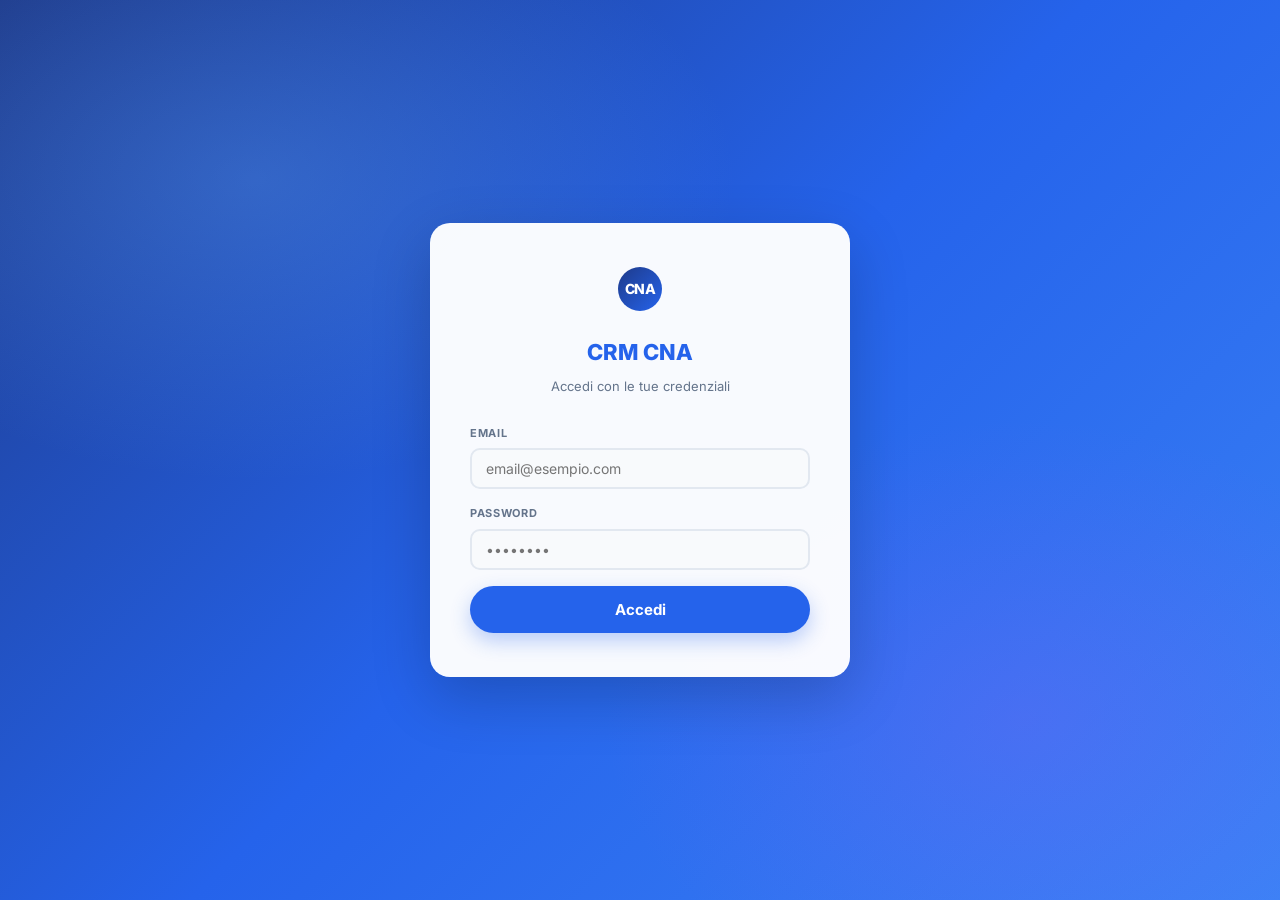
==== commit 8491fa95: "🔧 FIX: campi corretti contract_types(name/base_commission_pct), rimosso validato, logo CSS fallback" ====
--- a/dashboard.html
+++ b/dashboard.html
@@ -9,7 +9,7 @@
 <body>
 <header>
   <div class="header-left">
-    <img src="https://www.cnaroma.it/wp-content/uploads/2024/01/logo-cna-roma.png" class="logo-img" alt="CNA Roma">
+    <div class="logo-fallback">CNA</div>
     <span class="header-title">CRM CNA</span>
   </div>
   <div class="header-right-wrap">
--- a/css/crm.css
+++ b/css/crm.css
@@ -4,6 +4,22 @@
    ============================================ */
 
 @import url('https://fonts.googleapis.com/css2?family=Inter:wght@400;500;600;700;800&display=swap');
+
+/* LOGO FALLBACK */
+.logo-fallback {
+  width: 44px;
+  height: 44px;
+  background: linear-gradient(135deg, #1E3A8A, #2563EB);
+  border-radius: 50%;
+  display: flex;
+  align-items: center;
+  justify-content: center;
+  font-size: 14px;
+  font-weight: 800;
+  color: white;
+  letter-spacing: -0.5px;
+  flex-shrink: 0;
+}
 
 /* ROOT VARIABLES */
 :root {
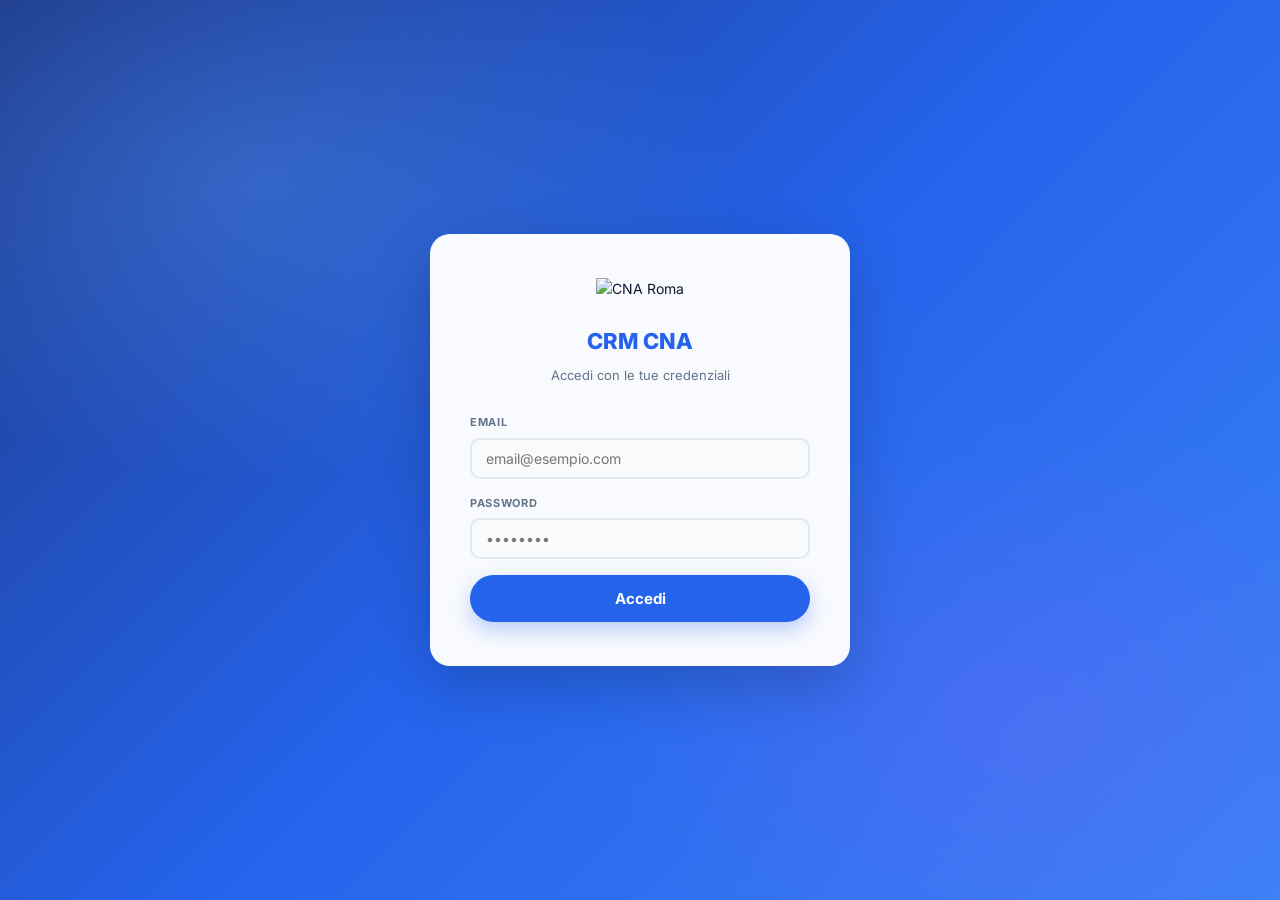
==== commit 98d9dc7e: "🎨 Logo CNA Roma permalink da cnaroma.it/sites/default/files/80-anni-logo.png" ====
--- a/dashboard.html
+++ b/dashboard.html
@@ -9,7 +9,7 @@
 <body>
 <header>
   <div class="header-left">
-    <div class="logo-fallback">CNA</div>
+    <img src="https://www.cnaroma.it/sites/default/files/80-anni-logo.png" class="logo-img" alt="CNA Roma">
     <span class="header-title">CRM CNA</span>
   </div>
   <div class="header-right-wrap">
